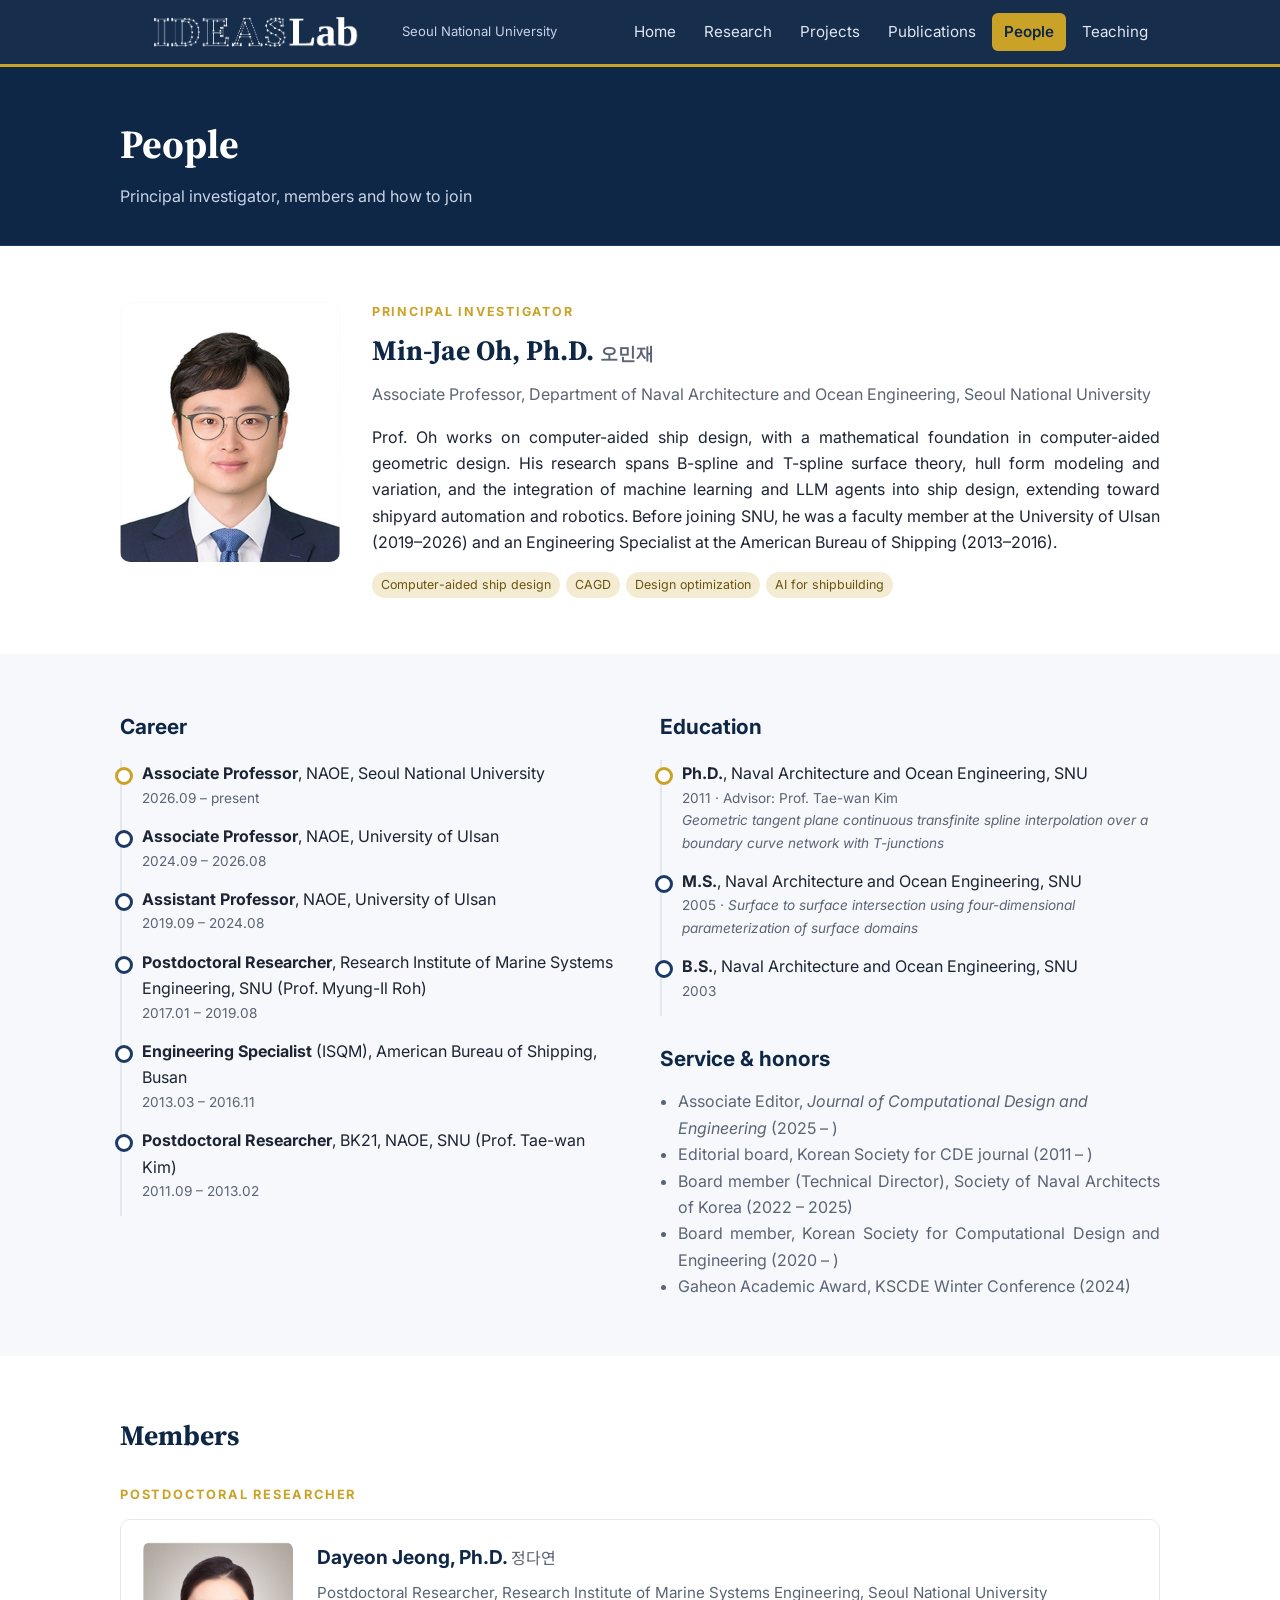
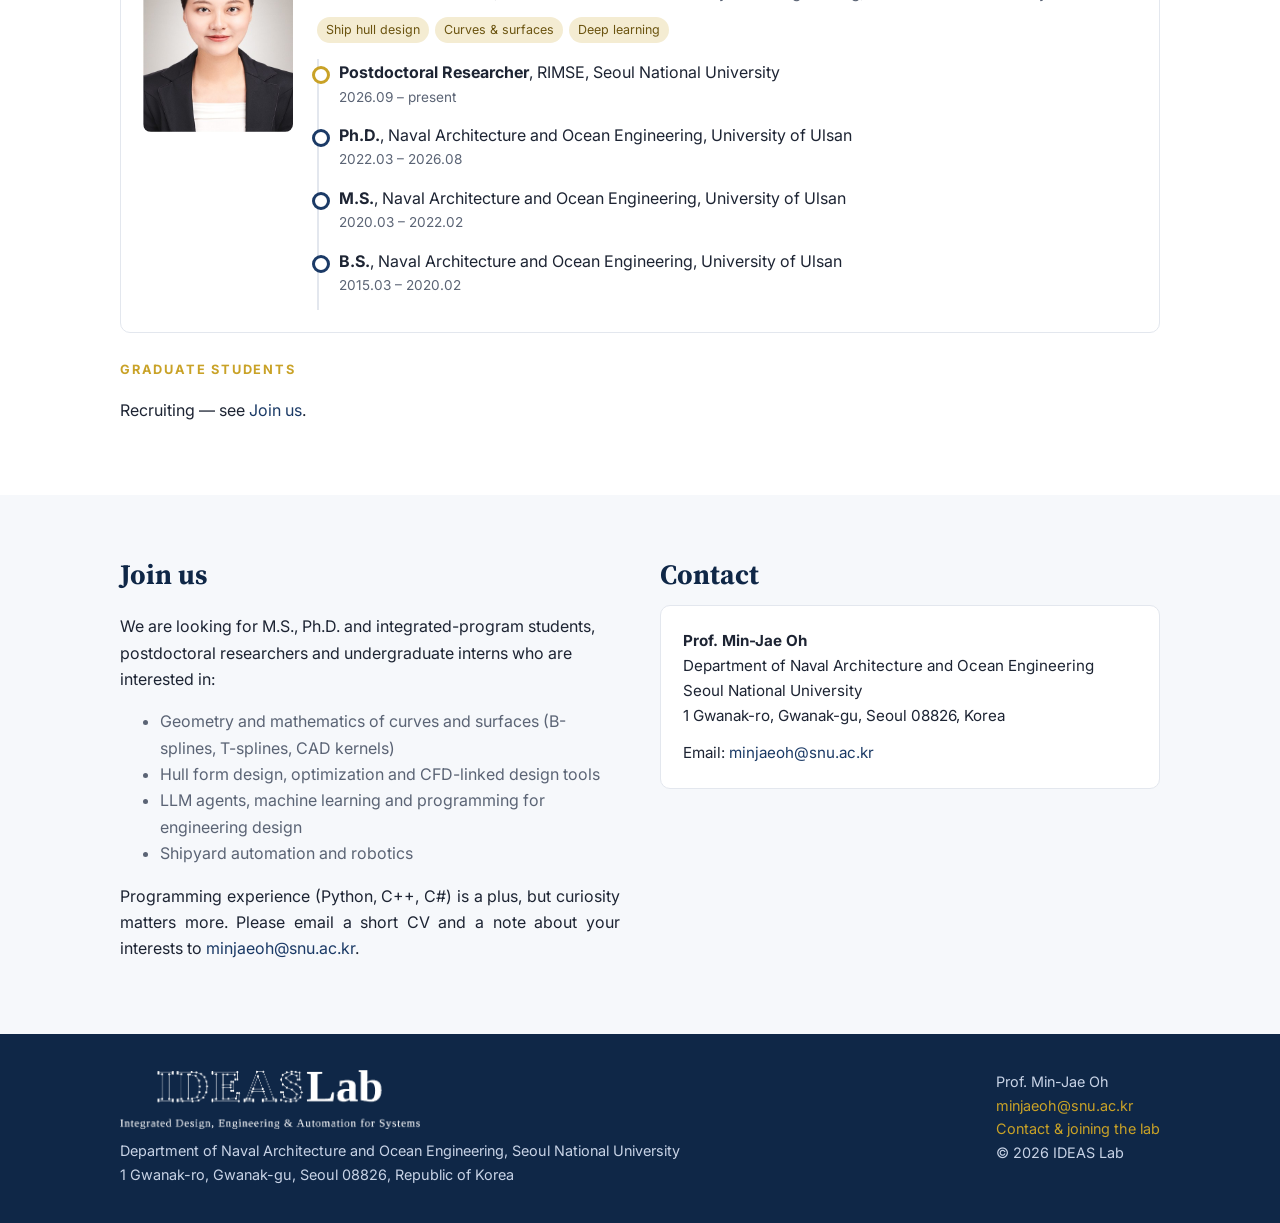
==== people.html @ d6c58680 "Hero title line breaks; footer without PI label" ====
<!doctype html>
<html lang="en">
<head>
<meta charset="utf-8">
<meta name="viewport" content="width=device-width, initial-scale=1">
<title>People | IDEAS Lab</title>
<meta name="description" content="Members of IDEAS Lab and Prof. Min-Jae Oh.">
<link rel="preconnect" href="https://fonts.googleapis.com">
<link rel="preconnect" href="https://fonts.gstatic.com" crossorigin>
<link href="https://fonts.googleapis.com/css2?family=Inter:wght@400;600;700&family=Noto+Sans+KR:wght@400;600&family=Source+Serif+4:wght@600;700&display=swap" rel="stylesheet">
<link rel="stylesheet" href="assets/style.css">
<link rel="icon" href="assets/favicon.svg" type="image/svg+xml">
<script src="assets/justify.js" defer></script>
</head>
<body>
<header class="site"><div class="wrap">
  <a class="brand" href="index.html"><img src="assets/img/logo-mark-white.png" alt="IDEAS Lab" width="272" height="30"><span>Seoul National University</span></a>
  <nav class="main"><a href="index.html">Home</a><a href="research.html">Research</a><a href="projects.html">Projects</a><a href="publications.html">Publications</a><a href="people.html" class="active">People</a><a href="teaching.html">Teaching</a></nav>
</div></header>

<div class="pagehead"><div class="wrap"><h1>People</h1><p>Principal investigator, members and how to join</p></div></div>
<section><div class="wrap">
  <div class="pi">
    <img class="avatar photo" src="assets/img/minjae-oh.jpg" alt="Prof. Min-Jae Oh" width="220" height="293">
    <div>
      <div class="kicker">Principal Investigator</div>
      <h2 style="margin-top:4px">Min-Jae Oh, Ph.D. <span style="font-size:1.1rem;color:var(--muted)">오민재</span></h2>
      <p style="margin:0 0 14px;color:var(--muted)">Associate Professor, Department of Naval Architecture and Ocean Engineering, Seoul National University</p>
      <p>Prof. Oh works on computer-aided ship design, with a mathematical foundation in computer-aided geometric design. His research spans B-spline and T-spline surface theory, hull form modeling and variation, and the integration of machine learning and LLM agents into ship design, extending toward shipyard automation and robotics. Before joining SNU, he was a faculty member at the University of Ulsan (2019–2026) and an Engineering Specialist at the American Bureau of Shipping (2013–2016).</p>
      <ul class="tags"><li>Computer-aided ship design</li><li>CAGD</li><li>Design optimization</li><li>AI for shipbuilding</li></ul>
    </div>
  </div>
</div></section>
<section class="alt"><div class="wrap grid g2" style="gap:40px">
  <div>
    <h3 style="font-size:1.3rem;margin-bottom:16px">Career</h3>
    <ul class="timeline">
      <li class="gold"><b>Associate Professor</b>, NAOE, Seoul National University<div class="when">2026.09 – present</div></li>
      <li><b>Associate Professor</b>, NAOE, University of Ulsan<div class="when">2024.09 – 2026.08</div></li>
      <li><b>Assistant Professor</b>, NAOE, University of Ulsan<div class="when">2019.09 – 2024.08</div></li>
      <li><b>Postdoctoral Researcher</b>, Research Institute of Marine Systems Engineering, SNU (Prof. Myung-Il Roh)<div class="when">2017.01 – 2019.08</div></li>
      <li><b>Engineering Specialist</b> (ISQM), American Bureau of Shipping, Busan<div class="when">2013.03 – 2016.11</div></li>
      <li><b>Postdoctoral Researcher</b>, BK21, NAOE, SNU (Prof. Tae-wan Kim)<div class="when">2011.09 – 2013.02</div></li>
    </ul>
  </div>
  <div>
    <h3 style="font-size:1.3rem;margin-bottom:16px">Education</h3>
    <ul class="timeline">
      <li class="gold"><b>Ph.D.</b>, Naval Architecture and Ocean Engineering, SNU<div class="when">2011 · Advisor: Prof. Tae-wan Kim</div><div class="when"><i>Geometric tangent plane continuous transfinite spline interpolation over a boundary curve network with T-junctions</i></div></li>
      <li><b>M.S.</b>, Naval Architecture and Ocean Engineering, SNU<div class="when">2005 · <i>Surface to surface intersection using four-dimensional parameterization of surface domains</i></div></li>
      <li><b>B.S.</b>, Naval Architecture and Ocean Engineering, SNU<div class="when">2003</div></li>
    </ul>
    <h3 style="font-size:1.3rem;margin:26px 0 12px">Service &amp; honors</h3>
    <ul style="padding-left:1.1em;color:var(--muted);margin:0">
      <li>Associate Editor, <i>Journal of Computational Design and Engineering</i> (2025 – )</li>
      <li>Editorial board, Korean Society for CDE journal (2011 – )</li>
      <li>Board member (Technical Director), Society of Naval Architects of Korea (2022 – 2025)</li>
      <li>Board member, Korean Society for Computational Design and Engineering (2020 – )</li>
      <li>Gaheon Academic Award, KSCDE Winter Conference (2024)</li>
    </ul>
  </div>
</div></section>
<section id="members"><div class="wrap">
  <h2>Members</h2>
  <h3 class="role">Postdoctoral Researcher</h3>
  <div class="member">
    <img src="assets/img/dayeon-jeong.jpg" alt="Dr. Dayeon Jeong" width="150" height="190">
    <div>
      <h3 style="font-size:1.2rem">Dayeon Jeong, Ph.D. <span style="font-size:1rem;color:var(--muted);font-weight:400">정다연</span></h3>
      <p class="pos">Postdoctoral Researcher, Research Institute of Marine Systems Engineering, Seoul National University</p>
      <ul class="tags"><li>Ship hull design</li><li>Curves &amp; surfaces</li><li>Deep learning</li></ul>
      <ul class="timeline" style="margin-top:16px">
        <li class="gold"><b>Postdoctoral Researcher</b>, RIMSE, Seoul National University<div class="when">2026.09 – present</div></li>
        <li><b>Ph.D.</b>, Naval Architecture and Ocean Engineering, University of Ulsan<div class="when">2022.03 – 2026.08</div></li>
        <li><b>M.S.</b>, Naval Architecture and Ocean Engineering, University of Ulsan<div class="when">2020.03 – 2022.02</div></li>
        <li><b>B.S.</b>, Naval Architecture and Ocean Engineering, University of Ulsan<div class="when">2015.03 – 2020.02</div></li>
      </ul>
    </div>
  </div>
  <h3 class="role">Graduate Students</h3>
  <p class="sub">Recruiting — see <a href="#join">Join us</a>.</p>
  <!-- 구성원 추가: 위 <div class="member"> 블록을 복사해 사진(assets/img/이름.jpg)과 내용을 바꾸세요 -->
</div></section>
<section class="alt" id="join"><div class="wrap grid g2" style="gap:40px">
  <div>
    <h2>Join us</h2>
    <p>We are looking for M.S., Ph.D. and integrated-program students, postdoctoral researchers and undergraduate interns who are interested in:</p>
    <ul style="color:var(--muted)">
      <li>Geometry and mathematics of curves and surfaces (B-splines, T-splines, CAD kernels)</li>
      <li>Hull form design, optimization and CFD-linked design tools</li>
      <li>LLM agents, machine learning and programming for engineering design</li>
      <li>Shipyard automation and robotics</li>
    </ul>
    <p>Programming experience (Python, C++, C#) is a plus, but curiosity matters more. Please email a short CV and a note about your interests to <a href="mailto:minjaeoh@snu.ac.kr">minjaeoh@snu.ac.kr</a>.</p>
  </div>
  <div id="contact">
    <h2>Contact</h2>
    <div class="card">
      <p style="margin:0;color:var(--ink)"><b>Prof. Min-Jae Oh</b><br>
      Department of Naval Architecture and Ocean Engineering<br>Seoul National University<br>1 Gwanak-ro, Gwanak-gu, Seoul 08826, Korea</p>
      <p style="margin-top:12px;color:var(--ink)">Email: <a href="mailto:minjaeoh@snu.ac.kr">minjaeoh@snu.ac.kr</a></p>
      <!-- TODO: 연구실 위치를 넣으려면: <p>Office: Building ___, Room ___</p> -->
    </div>
  </div>
</div></section>
<footer class="site"><div class="wrap">
  <div><img class="flogo" src="assets/img/logo-white.png" alt="IDEAS Lab — Integrated Design, Engineering &amp; Automation for Systems" width="300" height="60">
  Department of Naval Architecture and Ocean Engineering, Seoul National University<br>
  1 Gwanak-ro, Gwanak-gu, Seoul 08826, Republic of Korea</div>
  <div>
  Prof. Min-Jae Oh<br>
  <a href="mailto:minjaeoh@snu.ac.kr">minjaeoh@snu.ac.kr</a><br>
  <a href="people.html#contact">Contact &amp; joining the lab</a><br>
  © 2026 IDEAS Lab</div>
</div></footer>
</body>
</html>
---- assets/style.css ----
/* IDEAS Lab — shared stylesheet */
:root {
  --navy: #0f2747;
  --navy-2: #1b3a66;
  --gold: #c9a227;
  --gold-soft: #f4ecd2;
  --ink: #1d2433;
  --muted: #5b6475;
  --line: #e3e7ee;
  --bg: #ffffff;
  --bg-alt: #f6f8fb;
  --radius: 10px;
  --max: 1080px;
}
* { box-sizing: border-box; }
html { scroll-behavior: smooth; }
body {
  margin: 0;
  font-family: "Inter", "Noto Sans KR", system-ui, -apple-system, sans-serif;
  color: var(--ink);
  background: var(--bg);
  line-height: 1.65;
  font-size: 16px;
}
img { max-width: 100%; height: auto; display: block; }
a { color: var(--navy-2); text-decoration: none; }
a:hover { text-decoration: underline; }
.wrap { max-width: var(--max); margin: 0 auto; padding: 0 20px; }

/* Header */
header.site {
  position: sticky; top: 0; z-index: 10;
  background: rgba(15, 39, 71, 0.97);
  color: #fff;
  border-bottom: 3px solid var(--gold);
}
header.site .wrap { display: flex; align-items: center; justify-content: space-between; gap: 16px; min-height: 64px; flex-wrap: wrap; }
.brand { color: #fff; display: flex; align-items: baseline; gap: 10px; }
.brand:hover { text-decoration: none; }
.brand b { font-family: "Source Serif 4", Georgia, serif; font-size: 1.5rem; letter-spacing: 0.06em; }
.brand span { font-size: 0.82rem; color: #c8d3e6; }
nav.main { display: flex; flex-wrap: wrap; gap: 4px; }
nav.main a { color: #dfe6f2; padding: 6px 12px; border-radius: 6px; font-size: 0.95rem; }
nav.main a:hover { background: rgba(255,255,255,0.1); text-decoration: none; }
nav.main a.active { color: var(--navy); background: var(--gold); font-weight: 600; }

/* Hero */
.hero { background: linear-gradient(135deg, var(--navy) 0%, var(--navy-2) 100%); color: #fff; overflow: hidden; }
.hero .wrap { display: grid; grid-template-columns: 1.2fr 1fr; gap: 32px; align-items: center; padding-top: 64px; padding-bottom: 64px; }
.hero .eyebrow { color: var(--gold); letter-spacing: 0.18em; font-size: 0.8rem; font-weight: 600; text-transform: uppercase; }
.hero h1 { font-family: "Source Serif 4", Georgia, serif; font-size: clamp(2.2rem, 5vw, 3.4rem); line-height: 1.15; margin: 10px 0 14px; }
.hero h1 .acr { color: var(--gold); }
.hero p.lead { color: #d5deec; font-size: 1.08rem; max-width: 36em; }
.hero .cta { display: flex; gap: 12px; flex-wrap: wrap; margin-top: 22px; }
.btn { display: inline-block; padding: 10px 18px; border-radius: 8px; font-weight: 600; font-size: 0.95rem; }
.btn.gold { background: var(--gold); color: var(--navy); }
.btn.ghost { border: 1px solid rgba(255,255,255,0.45); color: #fff; }
.btn:hover { text-decoration: none; filter: brightness(1.06); }
.hero svg { width: 100%; height: auto; }

/* Page title band */
.pagehead { background: var(--navy); color: #fff; padding: 44px 0 36px; border-bottom: 1px solid var(--navy-2); }
.pagehead h1 { font-family: "Source Serif 4", Georgia, serif; margin: 0; font-size: clamp(1.8rem, 4vw, 2.5rem); }
.pagehead p { margin: 6px 0 0; color: #c8d3e6; }

/* Sections */
section { padding: 56px 0; }
section.alt { background: var(--bg-alt); }
h2 { font-family: "Source Serif 4", Georgia, serif; font-size: 1.75rem; margin: 0 0 8px; color: var(--navy); }
h2 + .sub { color: var(--muted); margin: 0 0 28px; }
h3 { margin: 0 0 6px; font-size: 1.12rem; color: var(--navy); }
.kicker { color: var(--gold); font-weight: 700; letter-spacing: 0.14em; font-size: 0.78rem; text-transform: uppercase; }

/* Grids and cards */
.grid { display: grid; gap: 20px; }
.g2 { grid-template-columns: repeat(2, 1fr); }
.g3 { grid-template-columns: repeat(3, 1fr); }
.g4 { grid-template-columns: repeat(4, 1fr); }
.card { background: #fff; border: 1px solid var(--line); border-radius: var(--radius); padding: 22px; }
.card.top { border-top: 4px solid var(--navy-2); }
.card.gold { border-top: 4px solid var(--gold); }
.card p { margin: 6px 0 0; color: var(--muted); font-size: 0.95rem; }
.card .num { font-family: "Source Serif 4", Georgia, serif; font-size: 1.9rem; color: var(--gold); font-weight: 700; line-height: 1; }
ul.tags { list-style: none; padding: 0; margin: 12px 0 0; display: flex; flex-wrap: wrap; gap: 6px; }
ul.tags li { background: var(--gold-soft); color: #6b5410; font-size: 0.78rem; padding: 3px 9px; border-radius: 999px; }

.flow { color: var(--muted); font-style: italic; margin-bottom: 26px; }
.flow b { color: var(--navy); font-style: normal; }

/* Research feature rows */
.feature { display: grid; grid-template-columns: 1fr 1.1fr; gap: 32px; align-items: center; padding: 34px 0; border-bottom: 1px solid var(--line); }
.feature:last-child { border-bottom: 0; }
.feature.rev { grid-template-columns: 1.1fr 1fr; }
.feature.rev .txt { order: 2; }
.feature figure { margin: 0; background: #fff; border: 1px solid var(--line); border-radius: var(--radius); padding: 10px; }
.feature figcaption { font-size: 0.8rem; color: var(--muted); margin-top: 8px; }
.feature ul { padding-left: 1.1em; color: var(--muted); }

/* News / lists */
ul.news { list-style: none; margin: 0; padding: 0; }
ul.news li { display: grid; grid-template-columns: 96px 1fr; gap: 16px; padding: 12px 0; border-bottom: 1px dashed var(--line); }
ul.news time { color: var(--gold); font-weight: 700; font-variant-numeric: tabular-nums; }

/* Projects table */
.table-wrap { overflow-x: auto; }
table { width: 100%; border-collapse: collapse; font-size: 0.93rem; }
th, td { text-align: left; padding: 11px 12px; border-bottom: 1px solid var(--line); vertical-align: top; }
th { background: var(--navy); color: #fff; font-weight: 600; }
td .ko { display: block; color: var(--muted); font-size: 0.84rem; }
.badge { display: inline-block; font-size: 0.75rem; font-weight: 700; padding: 2px 8px; border-radius: 4px; background: var(--navy-2); color: #fff; white-space: nowrap; }
.badge.g { background: var(--gold); color: var(--navy); }

/* Publications */
.pubyear { font-family: "Source Serif 4", Georgia, serif; color: var(--navy); font-size: 1.3rem; margin: 30px 0 6px; border-bottom: 2px solid var(--gold); display: inline-block; padding-right: 12px; }
ol.pubs { margin: 0; padding-left: 1.4em; }
ol.pubs li { margin: 10px 0; }
ol.pubs .t { font-weight: 600; color: var(--ink); }
ol.pubs .v { color: var(--muted); font-size: 0.92rem; }
ol.pubs .me { text-decoration: underline; text-decoration-color: var(--gold); text-underline-offset: 3px; font-weight: 600; }
.filter { display: flex; gap: 8px; flex-wrap: wrap; margin-bottom: 10px; }
.filter button { font: inherit; font-size: 0.88rem; border: 1px solid var(--line); background: #fff; border-radius: 999px; padding: 5px 14px; cursor: pointer; color: var(--ink); }
.filter button.on { background: var(--navy); color: #fff; border-color: var(--navy); }

/* People */
.pi { display: grid; grid-template-columns: 220px 1fr; gap: 32px; align-items: start; }
.avatar { width: 220px; height: 260px; border-radius: var(--radius); background: linear-gradient(160deg, var(--navy-2), var(--navy)); color: var(--gold); display: flex; align-items: center; justify-content: center; font-family: "Source Serif 4", Georgia, serif; font-size: 3.4rem; font-weight: 700; }
.timeline { list-style: none; margin: 0; padding: 0; border-left: 2px solid var(--line); }
.timeline li { position: relative; padding: 0 0 14px 20px; }
.timeline li::before { content: ""; position: absolute; left: -7px; top: 7px; width: 12px; height: 12px; border-radius: 50%; background: #fff; border: 3px solid var(--navy-2); }
.timeline li.gold::before { border-color: var(--gold); }
.timeline .when { font-size: 0.85rem; color: var(--muted); }

/* Footer */
footer.site { background: var(--navy); color: #c8d3e6; padding: 36px 0; font-size: 0.9rem; }
footer.site .wrap { display: flex; justify-content: space-between; gap: 20px; flex-wrap: wrap; }
footer.site b { color: #fff; }
footer.site a { color: var(--gold); }

@media (max-width: 860px) {
  .hero .wrap, .feature, .feature.rev, .pi { grid-template-columns: 1fr; }
  .feature.rev .txt { order: 0; }
  .g3, .g4 { grid-template-columns: repeat(2, 1fr); }
  .avatar { width: 160px; height: 190px; font-size: 2.6rem; }
}
@media (max-width: 560px) {
  .g2, .g3, .g4 { grid-template-columns: 1fr; }
  ul.news li { grid-template-columns: 1fr; gap: 2px; }
  header.site .wrap { padding-top: 8px; padding-bottom: 8px; }
  nav.main a { padding: 4px 8px; font-size: 0.88rem; }
}

/* Logo */
.brand img { height: 30px; width: auto; display: block; }
.brand { align-items: center; }
footer.site .flogo { width: 300px; max-width: 100%; height: auto; margin-bottom: 10px; }
@media (max-width: 560px) { .brand img { height: 24px; } .brand span { display: none; } }

/* Photos & members */
img.avatar.photo { object-fit: cover; object-position: top; background: none; }
h3.role { font-size: 0.8rem; letter-spacing: 0.14em; text-transform: uppercase; color: var(--gold); margin: 26px 0 14px; }
.member { display: grid; grid-template-columns: 150px 1fr; gap: 24px; align-items: start; background: #fff; border: 1px solid var(--line); border-radius: var(--radius); padding: 22px; }
.member > img { width: 150px; height: 190px; object-fit: cover; object-position: top; border-radius: 8px; }
.member .pos { margin: 2px 0 0; color: var(--muted); font-size: 0.95rem; }
@media (max-width: 560px) { .member { grid-template-columns: 1fr; } .member > img { width: 130px; height: 165px; } }

/* Recruiting banner */
.recruit { background: var(--gold); color: var(--navy); padding: 52px 0; }
.recruit .wrap { display: grid; grid-template-columns: 1.15fr 1fr; gap: 36px; align-items: center; }
.recruit .kicker { color: var(--navy); opacity: 0.8; }
.recruit h2 { color: var(--navy); font-size: clamp(1.7rem, 3.6vw, 2.4rem); line-height: 1.2; margin: 6px 0 12px; }
.recruit p { margin: 8px 0; color: #2a2206; }
.recruit p.ko { font-weight: 600; font-size: 1.08rem; color: var(--navy); }
.recruit .cta { display: flex; gap: 12px; flex-wrap: wrap; margin-top: 18px; }
.btn.navy { background: var(--navy); color: #fff; }
.btn.outline { border: 1.5px solid var(--navy); color: var(--navy); }
.recruit-list { list-style: none; margin: 0; padding: 0; background: rgba(255,255,255,0.55); border-radius: var(--radius); }
.recruit-list li { padding: 14px 20px; border-bottom: 1px solid rgba(15,39,71,0.12); display: flex; flex-direction: column; }
.recruit-list li:last-child { border-bottom: 0; }
.recruit-list b { color: var(--navy); }
.recruit-list span { color: #3d3312; font-size: 0.93rem; }
.recruit-list a { color: var(--navy); font-weight: 600; }
@media (max-width: 860px) { .recruit .wrap { grid-template-columns: 1fr; } }

/* Video */
.feature figure video { width: 100%; height: auto; display: block; border-radius: 6px; background: #0f2747; }

/* Smaller research videos */
.feature figure video { max-height: 240px; width: auto; max-width: 100%; margin: 0 auto; }

/* Course */
.course { display: grid; grid-template-columns: 1.5fr 1fr; gap: 32px; align-items: start; margin-top: 10px; }
.course p { color: var(--ink); }
ol.weeks { list-style: none; padding: 0; margin: 10px 0 0; columns: 2; column-gap: 28px; }
ol.weeks li { break-inside: avoid; padding: 7px 0; border-bottom: 1px dashed var(--line); font-size: 0.94rem; display: flex; gap: 10px; }
ol.weeks .wk { color: var(--gold); font-weight: 700; min-width: 34px; font-variant-numeric: tabular-nums; }
dl.facts { margin: 0; display: grid; grid-template-columns: 96px 1fr; gap: 10px 12px; font-size: 0.93rem; }
dl.facts dt { color: var(--muted); font-weight: 600; }
dl.facts dd { margin: 0; }
@media (max-width: 860px) { .course { grid-template-columns: 1fr; } ol.weeks { columns: 1; } }

/* Courses table */
table.courses td { font-size: 0.92rem; }
table.courses .nowrap { white-space: nowrap; }
table.courses .c { text-align: center; }
table.courses .en { display: block; color: var(--navy-2); font-weight: 600; }
table.courses .ko { display: block; color: var(--muted); font-size: 0.84rem; margin-top: 3px; }
table.courses th:nth-child(2) { min-width: 220px; }
table.courses th:nth-child(6) { min-width: 240px; }

/* Korean line breaking: keep words together */
body { word-break: keep-all; overflow-wrap: break-word; }
.recruit p.ko { text-wrap: balance; }

/* Course cards */
.courses { display: grid; gap: 20px; }
.course-card { background: #fff; border: 1px solid var(--line); border-top: 4px solid var(--gold); border-radius: var(--radius); padding: 26px 28px; }
.course-card .ctitle { font-size: 1.45rem; margin: 6px 0 2px; }
.course-card .ctitle span { display: block; font-size: 1.05rem; color: var(--navy-2); font-weight: 600; margin-top: 2px; }
.course-card .csub { color: var(--muted); margin: 4px 0 16px; }
.course-card .cbook { color: var(--muted); font-size: 0.9rem; margin: 6px 0 0; }
ul.cmeta { list-style: none; padding: 0; margin: 0 0 14px; display: flex; flex-wrap: wrap; gap: 8px; }
ul.cmeta li { background: var(--bg-alt); border: 1px solid var(--line); border-radius: 6px; padding: 5px 11px; font-size: 0.88rem; }
ul.cmeta b { color: var(--muted); font-weight: 600; margin-right: 6px; }

/* Justified body text with automatic hyphenation (English) */
p, li, dd, td, ul.news span, figcaption {
  text-align: justify;
  text-justify: inter-word;
  -webkit-hyphens: auto;
  hyphens: auto;
  hyphenate-limit-chars: 6 3 3;
}
/* keep short UI text left-aligned and unhyphenated */
nav.main a, .btn, ul.tags li, ul.cmeta li, .kicker, h1, h2, h3, th,
.recruit-list li, .timeline li, .filter button, footer.site, .pubyear, .brand {
  text-align: left;
  -webkit-hyphens: manual;
  hyphens: manual;
}
.timeline .when, .recruit-list span { text-align: left; }

/* Blocks where justification would stretch word gaps too much (set by justify.js) */
.ragged { text-align: left !important; }

/* Hero title: fixed line breaks, common left edge */
.hero .eyebrow, .hero h1.hero-title { text-align: left; margin-left: 0; padding-left: 0; }
.hero h1.hero-title { white-space: nowrap; }
@media (max-width: 380px) { .hero h1.hero-title { white-space: normal; } }
.hero .eyebrow { white-space: nowrap; }
@media (max-width: 480px) { .hero .eyebrow { letter-spacing: 0.08em; font-size: 0.7rem; } }
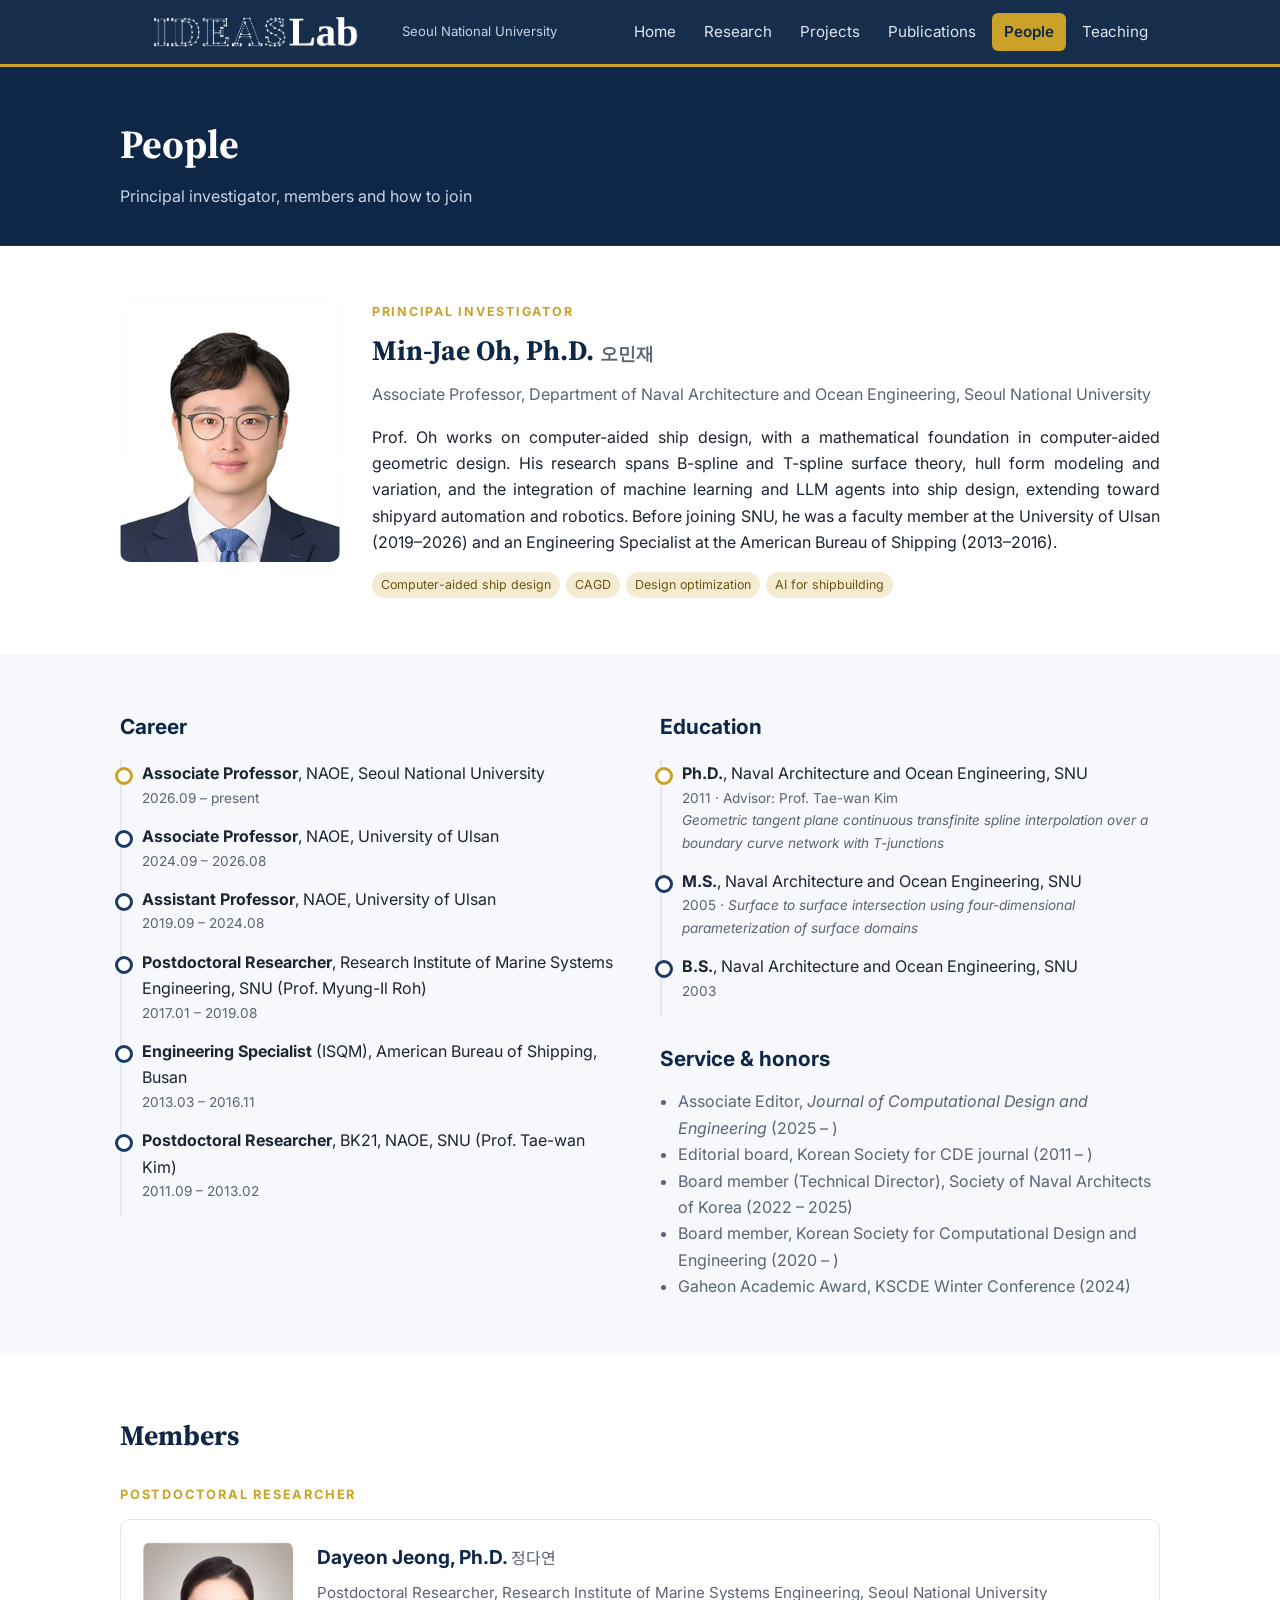
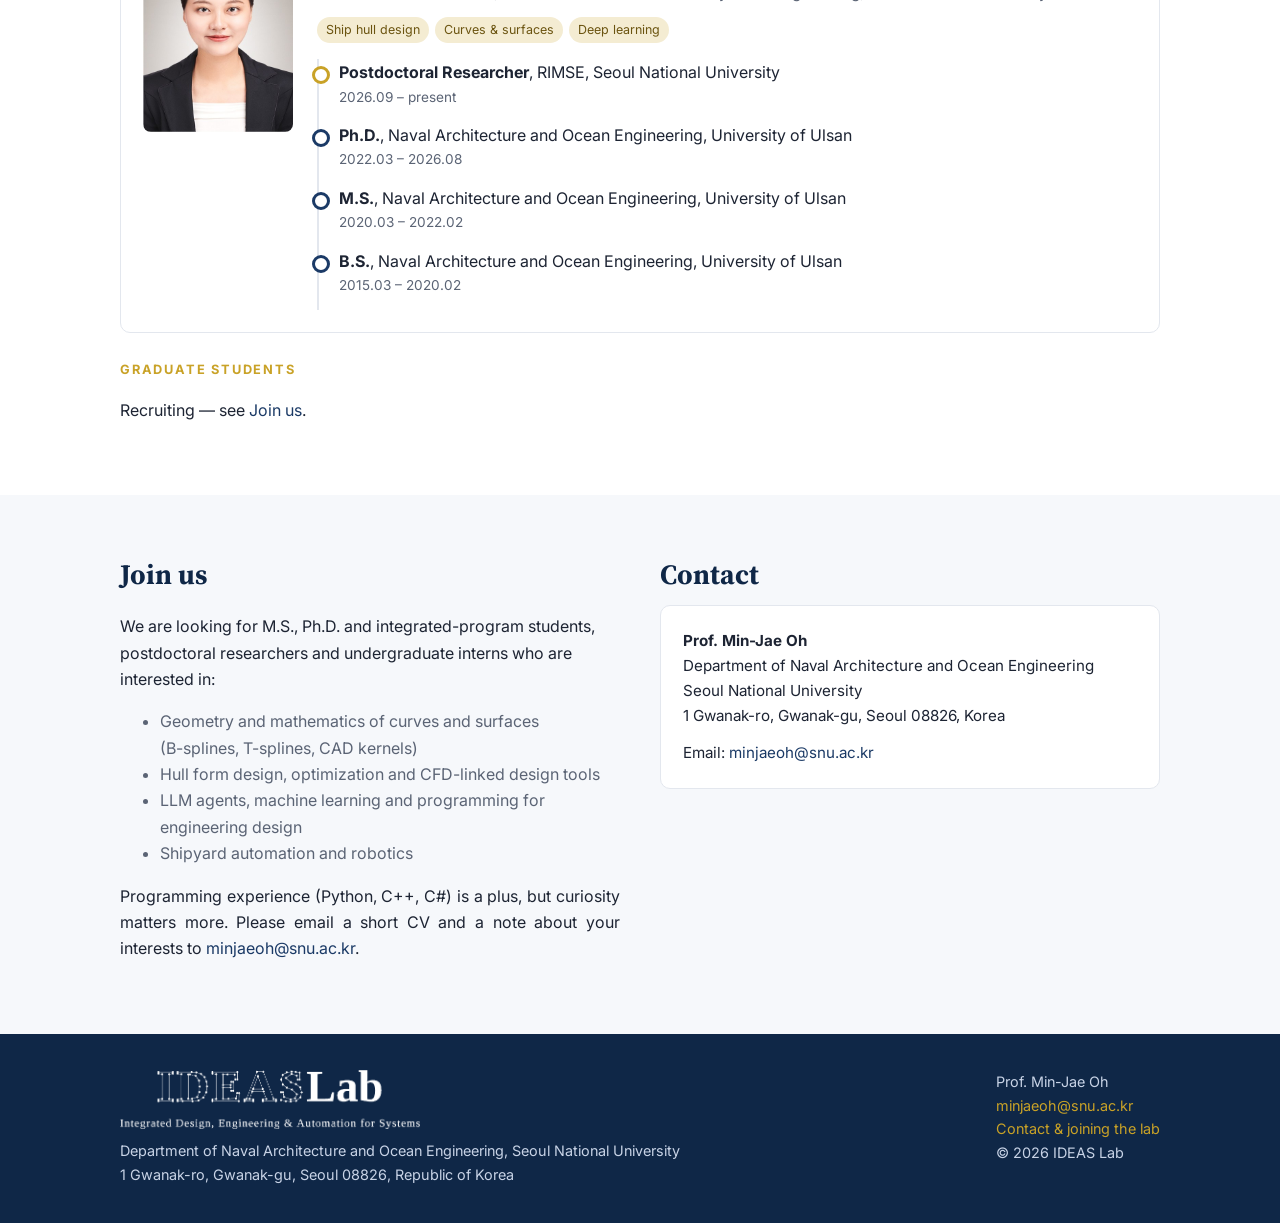
==== commit 57476861: "Per-area text alignment; no hyphenation or mid-word breaks" ====
--- a/people.html
+++ b/people.html
@@ -24,10 +24,10 @@
     <img class="avatar photo" src="assets/img/minjae-oh.jpg" alt="Prof. Min-Jae Oh" width="220" height="293">
     <div>
       <div class="kicker">Principal Investigator</div>
-      <h2 style="margin-top:4px">Min-Jae Oh, Ph.D. <span style="font-size:1.1rem;color:var(--muted)">오민재</span></h2>
+      <h2 style="margin-top:4px"><span class="nw">Min-Jae</span> Oh, Ph.D. <span style="font-size:1.1rem;color:var(--muted)">오민재</span></h2>
       <p style="margin:0 0 14px;color:var(--muted)">Associate Professor, Department of Naval Architecture and Ocean Engineering, Seoul National University</p>
-      <p>Prof. Oh works on computer-aided ship design, with a mathematical foundation in computer-aided geometric design. His research spans B-spline and T-spline surface theory, hull form modeling and variation, and the integration of machine learning and LLM agents into ship design, extending toward shipyard automation and robotics. Before joining SNU, he was a faculty member at the University of Ulsan (2019–2026) and an Engineering Specialist at the American Bureau of Shipping (2013–2016).</p>
-      <ul class="tags"><li>Computer-aided ship design</li><li>CAGD</li><li>Design optimization</li><li>AI for shipbuilding</li></ul>
+      <p class="body-text">Prof. Oh works on <span class="nw">computer-aided</span> ship design, with a mathematical foundation in <span class="nw">computer-aided</span> geometric design. His research spans <span class="nw">B-spline</span> and <span class="nw">T-spline</span> surface theory, hull form modeling and variation, and the integration of machine learning and LLM agents into ship design, extending toward shipyard automation and robotics. Before joining SNU, he was a faculty member at the University of Ulsan (<span class="nw">2019–2026</span>) and an Engineering Specialist at the American Bureau of Shipping (<span class="nw">2013–2016</span>).</p>
+      <ul class="tags"><li><span class="nw">Computer-aided</span> ship design</li><li>CAGD</li><li>Design optimization</li><li>AI for shipbuilding</li></ul>
     </div>
   </div>
 </div></section>
@@ -38,16 +38,16 @@
       <li class="gold"><b>Associate Professor</b>, NAOE, Seoul National University<div class="when">2026.09 – present</div></li>
       <li><b>Associate Professor</b>, NAOE, University of Ulsan<div class="when">2024.09 – 2026.08</div></li>
       <li><b>Assistant Professor</b>, NAOE, University of Ulsan<div class="when">2019.09 – 2024.08</div></li>
-      <li><b>Postdoctoral Researcher</b>, Research Institute of Marine Systems Engineering, SNU (Prof. Myung-Il Roh)<div class="when">2017.01 – 2019.08</div></li>
+      <li><b>Postdoctoral Researcher</b>, Research Institute of Marine Systems Engineering, SNU (Prof. <span class="nw">Myung-Il</span> Roh)<div class="when">2017.01 – 2019.08</div></li>
       <li><b>Engineering Specialist</b> (ISQM), American Bureau of Shipping, Busan<div class="when">2013.03 – 2016.11</div></li>
-      <li><b>Postdoctoral Researcher</b>, BK21, NAOE, SNU (Prof. Tae-wan Kim)<div class="when">2011.09 – 2013.02</div></li>
+      <li><b>Postdoctoral Researcher</b>, BK21, NAOE, SNU (Prof. <span class="nw">Tae-wan</span> Kim)<div class="when">2011.09 – 2013.02</div></li>
     </ul>
   </div>
   <div>
     <h3 style="font-size:1.3rem;margin-bottom:16px">Education</h3>
     <ul class="timeline">
-      <li class="gold"><b>Ph.D.</b>, Naval Architecture and Ocean Engineering, SNU<div class="when">2011 · Advisor: Prof. Tae-wan Kim</div><div class="when"><i>Geometric tangent plane continuous transfinite spline interpolation over a boundary curve network with T-junctions</i></div></li>
-      <li><b>M.S.</b>, Naval Architecture and Ocean Engineering, SNU<div class="when">2005 · <i>Surface to surface intersection using four-dimensional parameterization of surface domains</i></div></li>
+      <li class="gold"><b>Ph.D.</b>, Naval Architecture and Ocean Engineering, SNU<div class="when">2011 · Advisor: Prof. <span class="nw">Tae-wan</span> Kim</div><div class="when"><i>Geometric tangent plane continuous transfinite spline interpolation over a boundary curve network with <span class="nw">T-junctions</span></i></div></li>
+      <li><b>M.S.</b>, Naval Architecture and Ocean Engineering, SNU<div class="when">2005 · <i>Surface to surface intersection using <span class="nw">four-dimensional</span> parameterization of surface domains</i></div></li>
       <li><b>B.S.</b>, Naval Architecture and Ocean Engineering, SNU<div class="when">2003</div></li>
     </ul>
     <h3 style="font-size:1.3rem;margin:26px 0 12px">Service &amp; honors</h3>
@@ -84,20 +84,20 @@
 <section class="alt" id="join"><div class="wrap grid g2" style="gap:40px">
   <div>
     <h2>Join us</h2>
-    <p>We are looking for M.S., Ph.D. and integrated-program students, postdoctoral researchers and undergraduate interns who are interested in:</p>
+    <p class="body-text">We are looking for M.S., Ph.D. and <span class="nw">integrated-program</span> students, postdoctoral researchers and undergraduate interns who are interested in:</p>
     <ul style="color:var(--muted)">
-      <li>Geometry and mathematics of curves and surfaces (B-splines, T-splines, CAD kernels)</li>
-      <li>Hull form design, optimization and CFD-linked design tools</li>
+      <li>Geometry and mathematics of curves and surfaces (<span class="nw">B-splines</span>, <span class="nw">T-splines</span>, CAD kernels)</li>
+      <li>Hull form design, optimization and <span class="nw">CFD-linked</span> design tools</li>
       <li>LLM agents, machine learning and programming for engineering design</li>
       <li>Shipyard automation and robotics</li>
     </ul>
-    <p>Programming experience (Python, C++, C#) is a plus, but curiosity matters more. Please email a short CV and a note about your interests to <a href="mailto:minjaeoh@snu.ac.kr">minjaeoh@snu.ac.kr</a>.</p>
+    <p class="body-text">Programming experience (Python, C++, C#) is a plus, but curiosity matters more. Please email a short CV and a note about your interests to <a href="mailto:minjaeoh@snu.ac.kr">minjaeoh@snu.ac.kr</a>.</p>
   </div>
   <div id="contact">
     <h2>Contact</h2>
     <div class="card">
-      <p style="margin:0;color:var(--ink)"><b>Prof. Min-Jae Oh</b><br>
-      Department of Naval Architecture and Ocean Engineering<br>Seoul National University<br>1 Gwanak-ro, Gwanak-gu, Seoul 08826, Korea</p>
+      <p style="margin:0;color:var(--ink)"><b>Prof. <span class="nw">Min-Jae</span> Oh</b><br>
+      Department of Naval Architecture and Ocean Engineering<br>Seoul National University<br>1 <span class="nw">Gwanak-ro</span>, <span class="nw">Gwanak-gu</span>, Seoul 08826, Korea</p>
       <p style="margin-top:12px;color:var(--ink)">Email: <a href="mailto:minjaeoh@snu.ac.kr">minjaeoh@snu.ac.kr</a></p>
       <!-- TODO: 연구실 위치를 넣으려면: <p>Office: Building ___, Room ___</p> -->
     </div>
@@ -106,9 +106,9 @@
 <footer class="site"><div class="wrap">
   <div><img class="flogo" src="assets/img/logo-white.png" alt="IDEAS Lab — Integrated Design, Engineering &amp; Automation for Systems" width="300" height="60">
   Department of Naval Architecture and Ocean Engineering, Seoul National University<br>
-  1 Gwanak-ro, Gwanak-gu, Seoul 08826, Republic of Korea</div>
+  1 <span class="nw">Gwanak-ro</span>, <span class="nw">Gwanak-gu</span>, Seoul 08826, Republic of Korea</div>
   <div>
-  Prof. Min-Jae Oh<br>
+  Prof. <span class="nw">Min-Jae</span> Oh<br>
   <a href="mailto:minjaeoh@snu.ac.kr">minjaeoh@snu.ac.kr</a><br>
   <a href="people.html#contact">Contact &amp; joining the lab</a><br>
   © 2026 IDEAS Lab</div>
--- a/assets/style.css
+++ b/assets/style.css
@@ -208,7 +208,6 @@
 table.courses th:nth-child(6) { min-width: 240px; }
 
 /* Korean line breaking: keep words together */
-body { word-break: keep-all; overflow-wrap: break-word; }
 .recruit p.ko { text-wrap: balance; }
 
 /* Course cards */
@@ -222,24 +221,13 @@
 ul.cmeta li { background: var(--bg-alt); border: 1px solid var(--line); border-radius: 6px; padding: 5px 11px; font-size: 0.88rem; }
 ul.cmeta b { color: var(--muted); font-weight: 600; margin-right: 6px; }
 
-/* Justified body text with automatic hyphenation (English) */
-p, li, dd, td, ul.news span, figcaption {
-  text-align: justify;
-  text-justify: inter-word;
-  -webkit-hyphens: auto;
-  hyphens: auto;
-  hyphenate-limit-chars: 6 3 3;
-}
-/* keep short UI text left-aligned and unhyphenated */
-nav.main a, .btn, ul.tags li, ul.cmeta li, .kicker, h1, h2, h3, th,
-.recruit-list li, .timeline li, .filter button, footer.site, .pubyear, .brand {
-  text-align: left;
-  -webkit-hyphens: manual;
-  hyphens: manual;
-}
-.timeline .when, .recruit-list span { text-align: left; }
-
-/* Blocks where justification would stretch word gaps too much (set by justify.js) */
+/* ---- Text alignment, set per area ----
+   Default: left-aligned, no automatic hyphenation, no breaking inside words.
+   Only long English body paragraphs (.body-text) are justified; justify.js
+   switches any of them back to left alignment when word gaps would get too wide. */
+body { word-break: keep-all; overflow-wrap: normal; -webkit-hyphens: manual; hyphens: manual; }
+p, li, dd, td, th, figcaption, ul.news span, .recruit-list span { text-align: left; }
+.body-text { text-align: justify; text-align-last: left; text-justify: inter-word; }
 .ragged { text-align: left !important; }
 
 /* Hero title: fixed line breaks, common left edge */
@@ -248,3 +236,4 @@
 @media (max-width: 380px) { .hero h1.hero-title { white-space: normal; } }
 .hero .eyebrow { white-space: nowrap; }
 @media (max-width: 480px) { .hero .eyebrow { letter-spacing: 0.08em; font-size: 0.7rem; } }
+.nw { white-space: nowrap; }
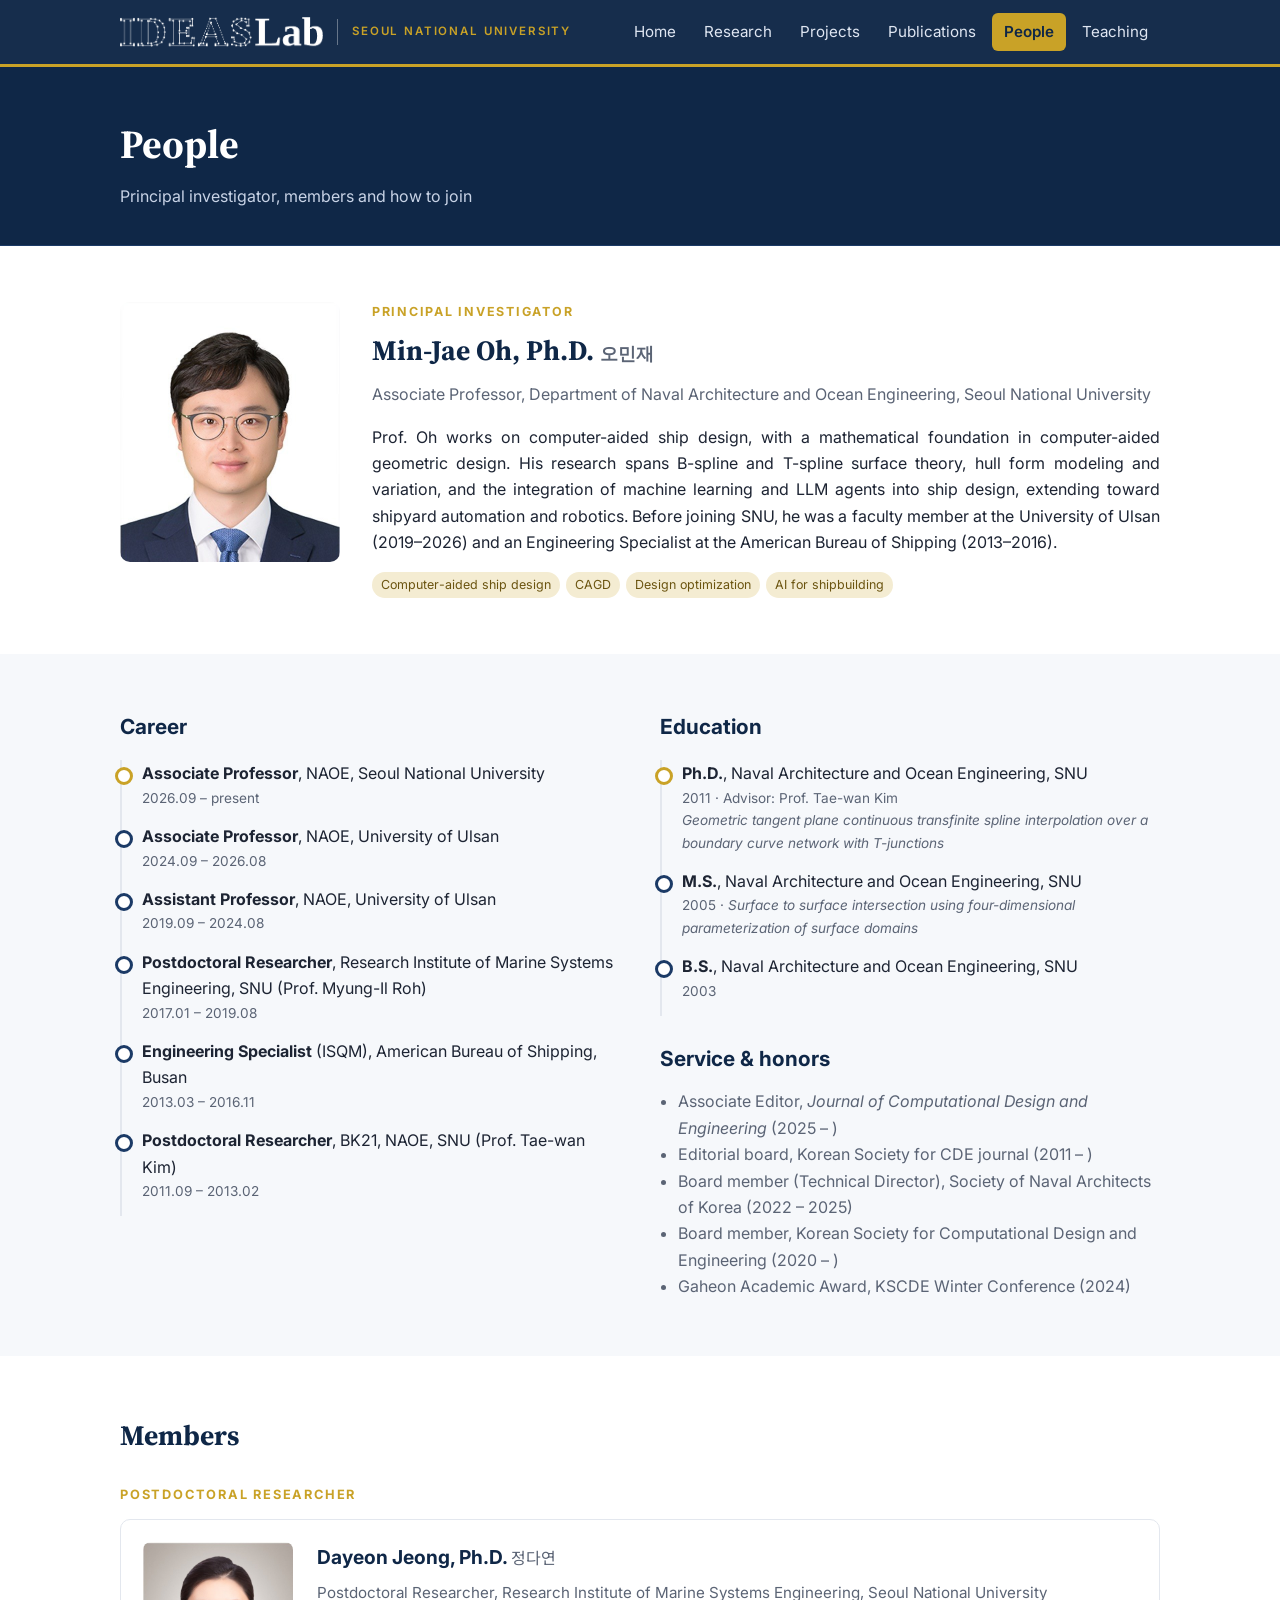
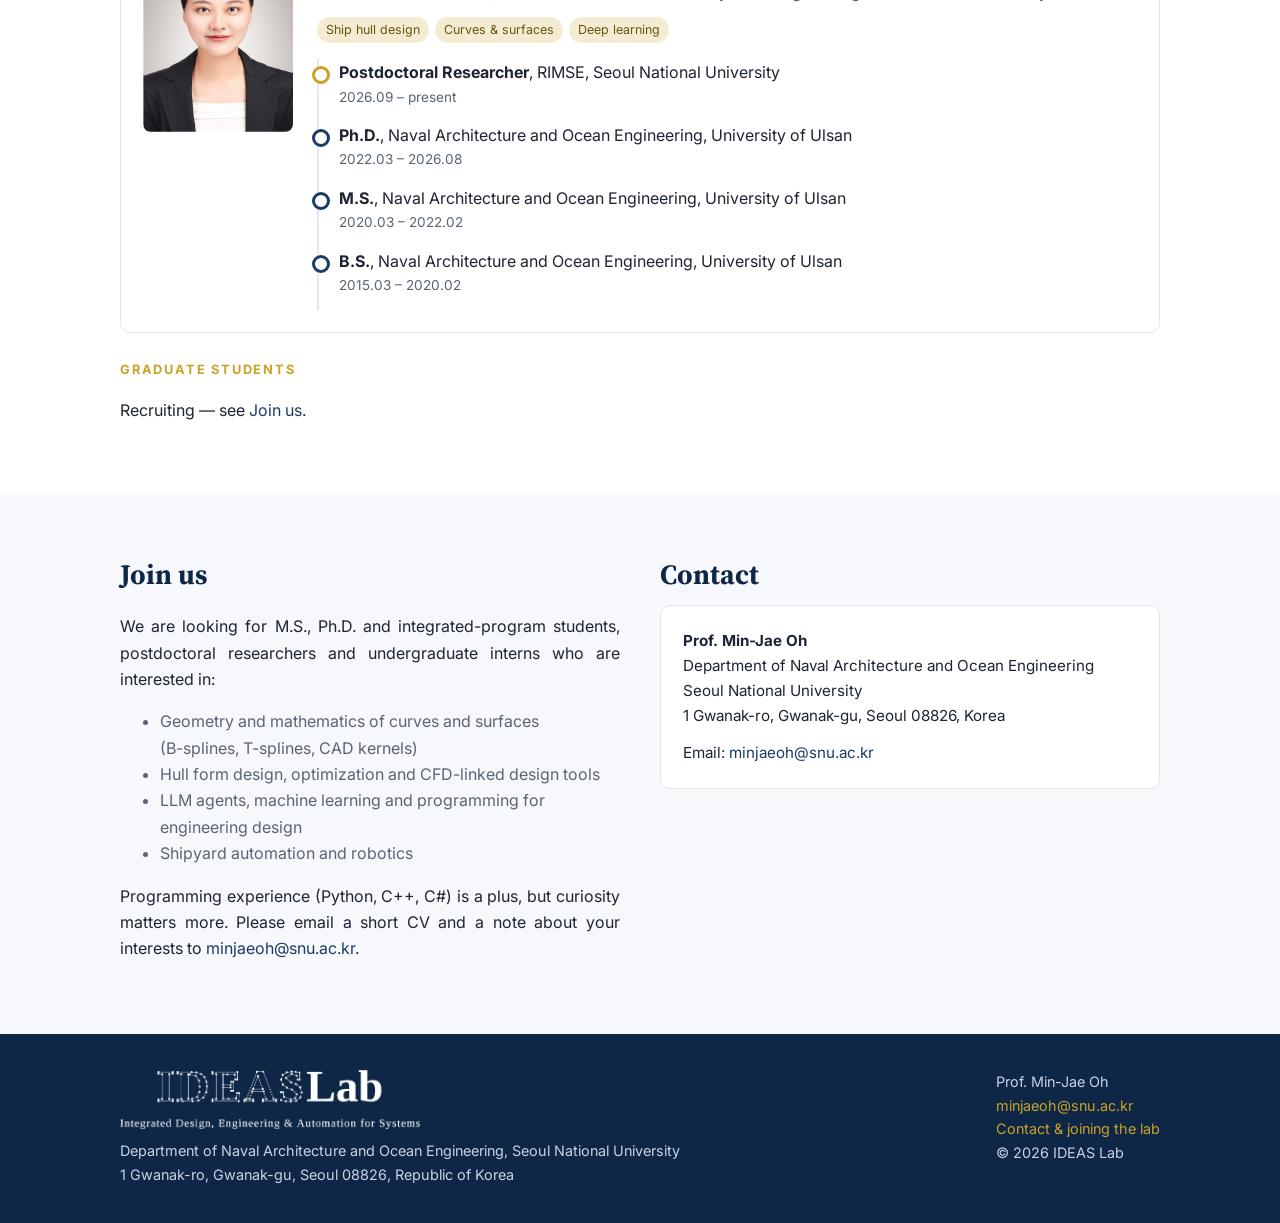
==== commit 6797c1b4: "Header: styled university label next to lab logo" ====
--- a/people.html
+++ b/people.html
@@ -14,7 +14,7 @@
 </head>
 <body>
 <header class="site"><div class="wrap">
-  <a class="brand" href="index.html"><img src="assets/img/logo-mark-white.png" alt="IDEAS Lab" width="272" height="30"><span>Seoul National University</span></a>
+  <a class="brand" href="index.html"><img src="assets/img/logo-mark-white.png" alt="IDEAS Lab" width="203" height="30"><span class="brand-sep" aria-hidden="true"></span><span class="brand-univ">Seoul National University</span></a>
   <nav class="main"><a href="index.html">Home</a><a href="research.html">Research</a><a href="projects.html">Projects</a><a href="publications.html">Publications</a><a href="people.html" class="active">People</a><a href="teaching.html">Teaching</a></nav>
 </div></header>
 
--- a/assets/style.css
+++ b/assets/style.css
@@ -237,3 +237,31 @@
 .hero .eyebrow { white-space: nowrap; }
 @media (max-width: 480px) { .hero .eyebrow { letter-spacing: 0.08em; font-size: 0.7rem; } }
 .nw { white-space: nowrap; }
+
+/* Home · Selected work: equal image boxes, aligned titles and descriptions */
+.works { align-items: stretch; }
+.works > .card { display: grid; grid-template-rows: 190px auto 1fr; row-gap: 0; }
+.works .work-img { height: 190px; display: flex; align-items: center; justify-content: center; background: #fff; }
+.works .work-img img { max-width: 100%; max-height: 100%; width: auto; height: auto; object-fit: contain; }
+.works > .card h3 { margin: 14px 0 0; min-height: calc(2 * 1.65em); }
+.works > .card p { margin-top: 6px; }
+@supports (grid-template-rows: subgrid) {
+  .works { grid-template-rows: auto auto auto; }
+  .works > .card { grid-row: span 3; grid-template-rows: subgrid; }
+  .works > .card h3 { min-height: 0; }
+}
+@media (max-width: 560px) {
+  .works > .card { grid-row: auto; grid-template-rows: 190px auto auto; }
+  .works > .card h3 { min-height: 0; }
+}
+
+/* Header: IDEAS Lab wordmark | SEOUL NATIONAL UNIVERSITY */
+.brand { gap: 14px; }
+.brand .brand-sep { width: 1px; height: 26px; background: rgba(255,255,255,0.35); display: block; }
+.brand .brand-univ { font-family: "Inter", "Noto Sans KR", system-ui, sans-serif; font-size: 0.72rem; font-weight: 600;
+  letter-spacing: 0.16em; text-transform: uppercase; color: var(--gold); line-height: 1; white-space: nowrap; }
+@media (max-width: 560px) {
+  .brand { gap: 10px; }
+  .brand .brand-sep { height: 20px; }
+  .brand .brand-univ { display: inline; font-size: 0.6rem; letter-spacing: 0.1em; }
+}
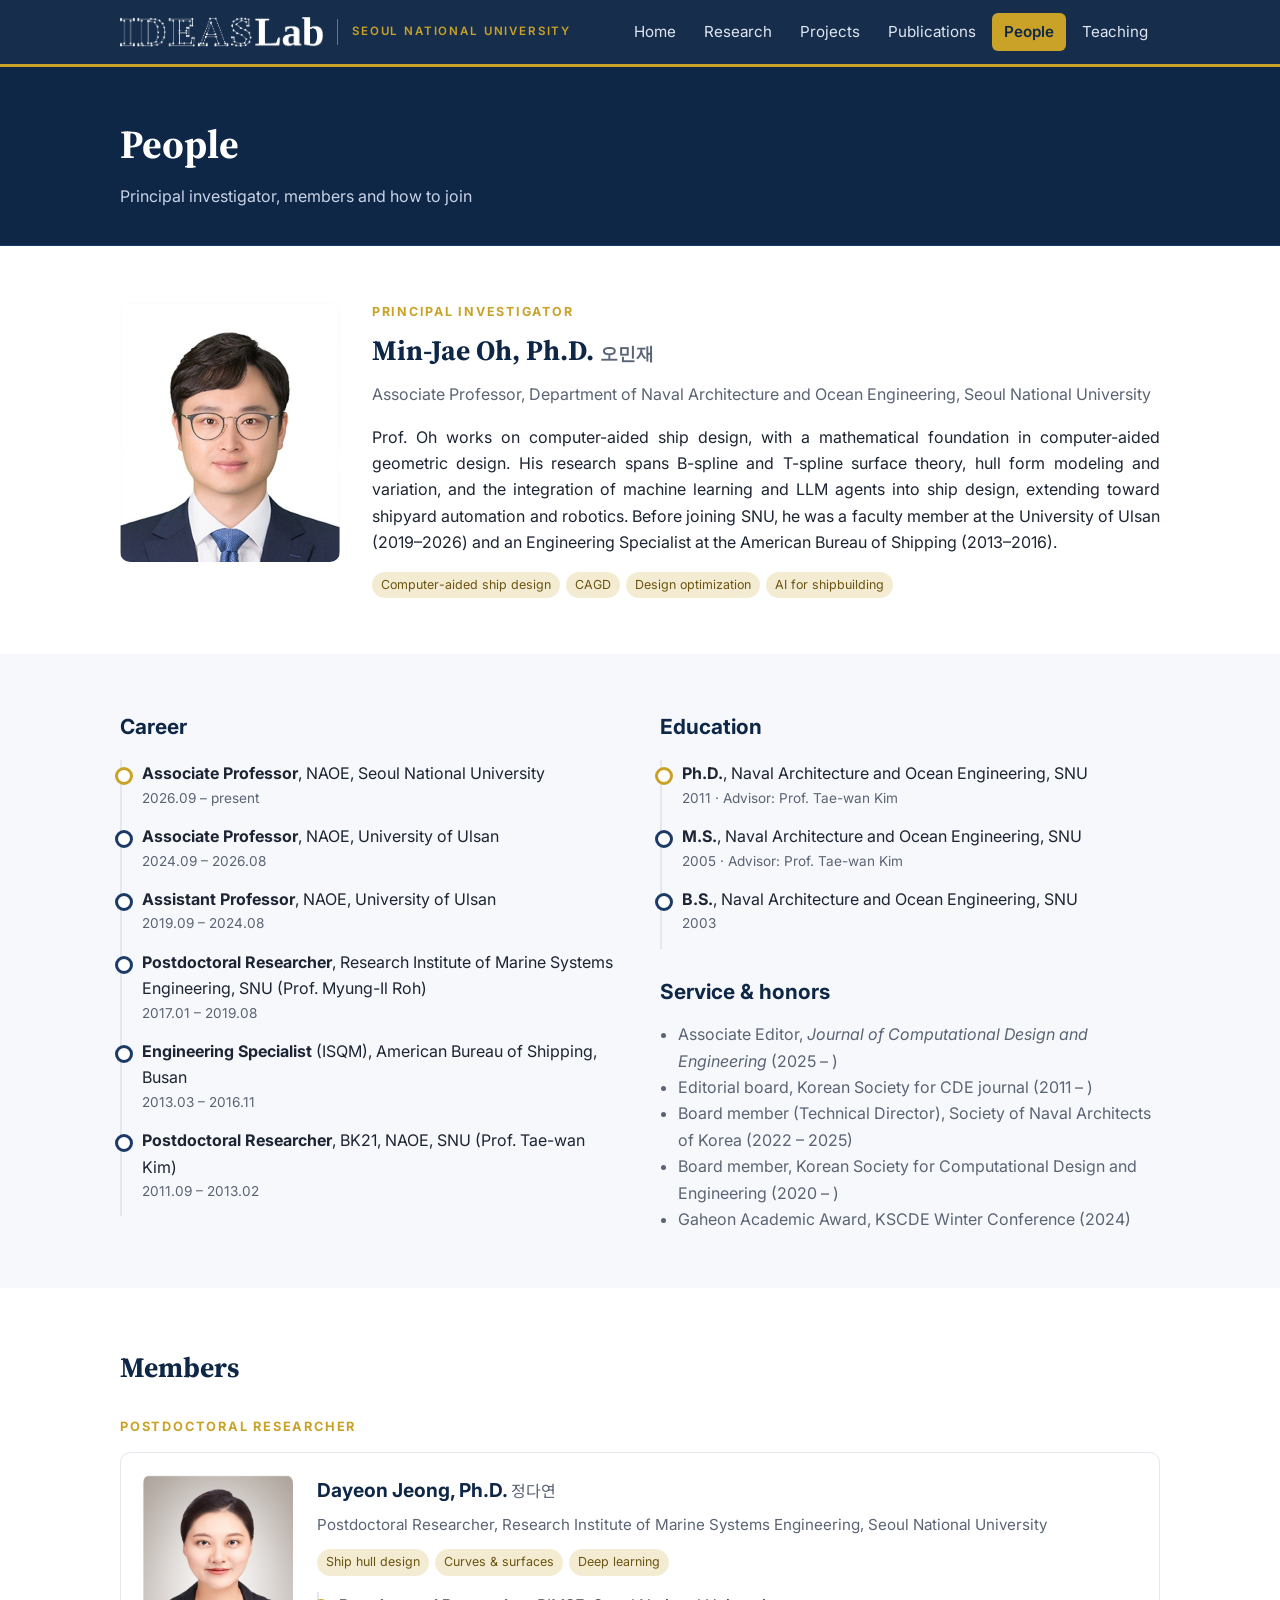
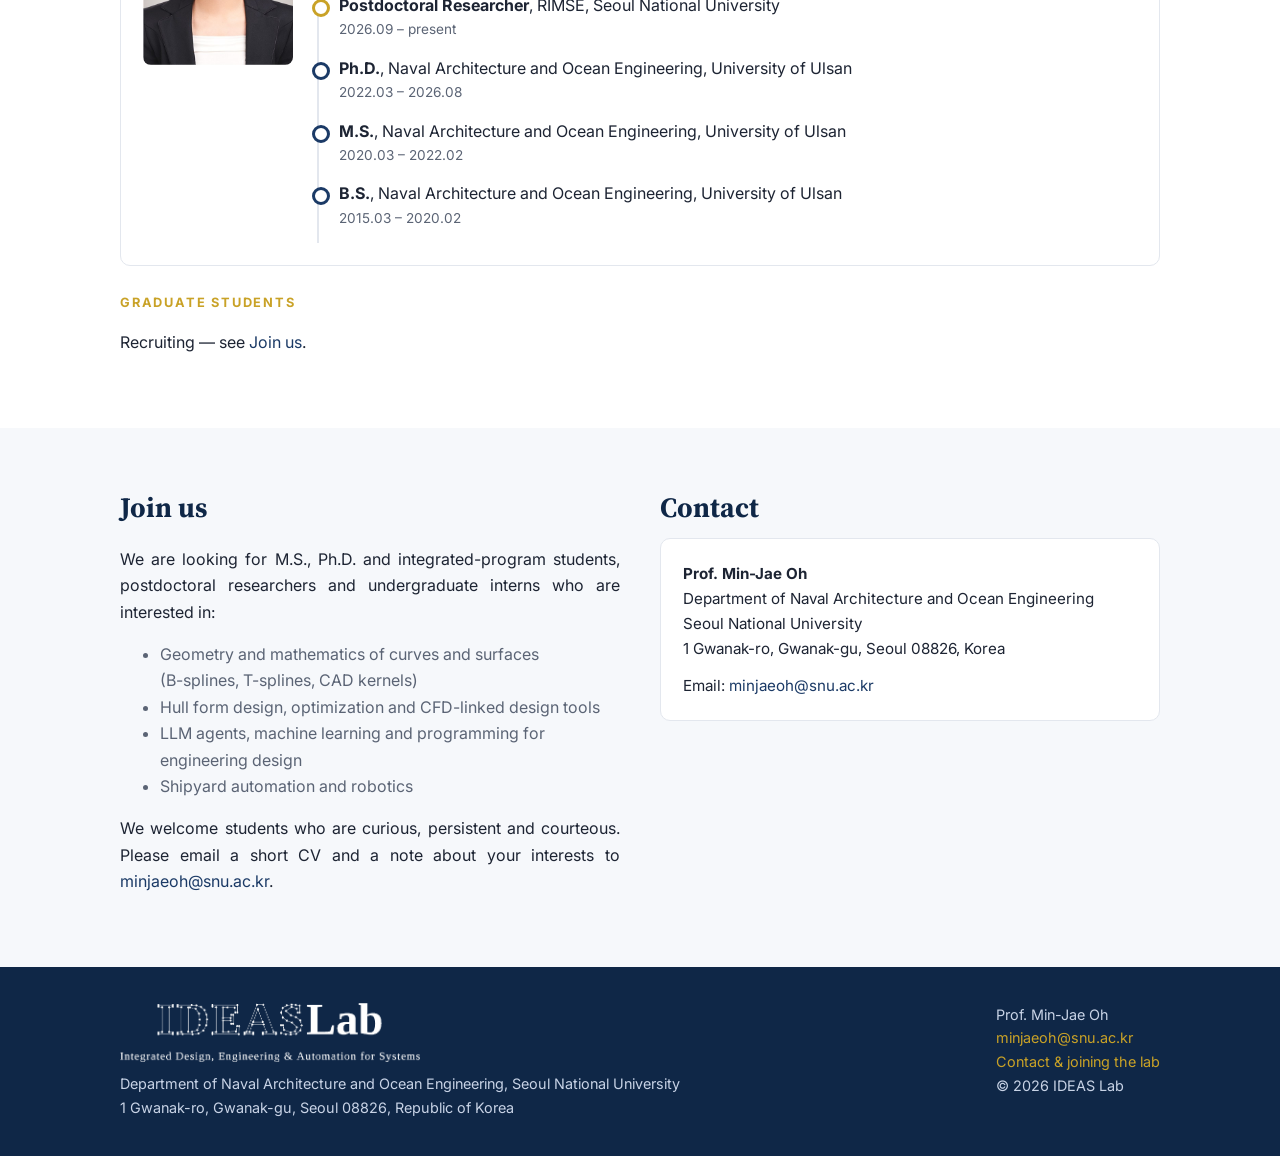
==== commit 72097f28: "People: advisors, no thesis titles, new join-us wording" ====
--- a/people.html
+++ b/people.html
@@ -46,8 +46,8 @@
   <div>
     <h3 style="font-size:1.3rem;margin-bottom:16px">Education</h3>
     <ul class="timeline">
-      <li class="gold"><b>Ph.D.</b>, Naval Architecture and Ocean Engineering, SNU<div class="when">2011 · Advisor: Prof. <span class="nw">Tae-wan</span> Kim</div><div class="when"><i>Geometric tangent plane continuous transfinite spline interpolation over a boundary curve network with <span class="nw">T-junctions</span></i></div></li>
-      <li><b>M.S.</b>, Naval Architecture and Ocean Engineering, SNU<div class="when">2005 · <i>Surface to surface intersection using <span class="nw">four-dimensional</span> parameterization of surface domains</i></div></li>
+      <li class="gold"><b>Ph.D.</b>, Naval Architecture and Ocean Engineering, SNU<div class="when">2011 · Advisor: Prof. <span class="nw">Tae-wan</span> Kim</div></li>
+      <li><b>M.S.</b>, Naval Architecture and Ocean Engineering, SNU<div class="when">2005 · Advisor: Prof. <span class="nw">Tae-wan</span> Kim</div></li>
       <li><b>B.S.</b>, Naval Architecture and Ocean Engineering, SNU<div class="when">2003</div></li>
     </ul>
     <h3 style="font-size:1.3rem;margin:26px 0 12px">Service &amp; honors</h3>
@@ -91,7 +91,7 @@
       <li>LLM agents, machine learning and programming for engineering design</li>
       <li>Shipyard automation and robotics</li>
     </ul>
-    <p class="body-text">Programming experience (Python, C++, C#) is a plus, but curiosity matters more. Please email a short CV and a note about your interests to <a href="mailto:minjaeoh@snu.ac.kr">minjaeoh@snu.ac.kr</a>.</p>
+    <p class="body-text">We welcome students who are curious, persistent and courteous. Please email a short CV and a note about your interests to <a href="mailto:minjaeoh@snu.ac.kr">minjaeoh@snu.ac.kr</a>.</p>
   </div>
   <div id="contact">
     <h2>Contact</h2>
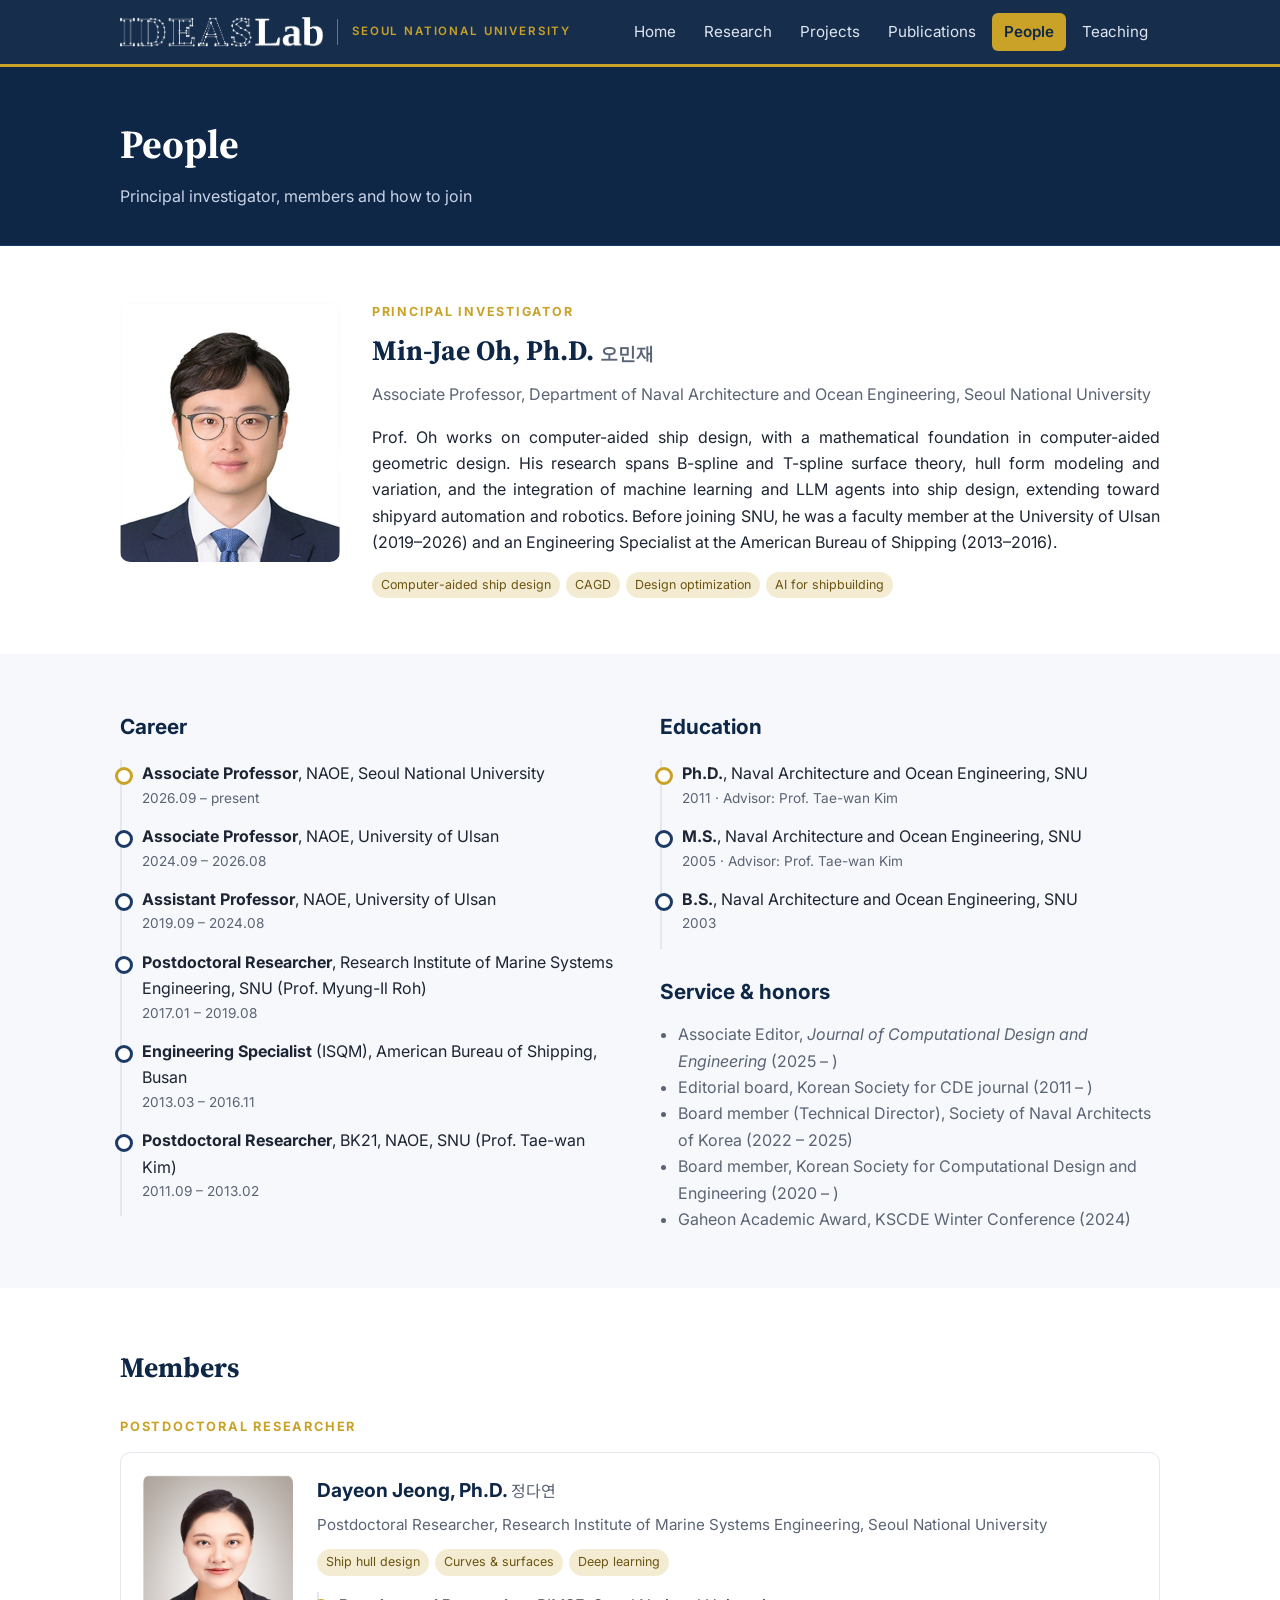
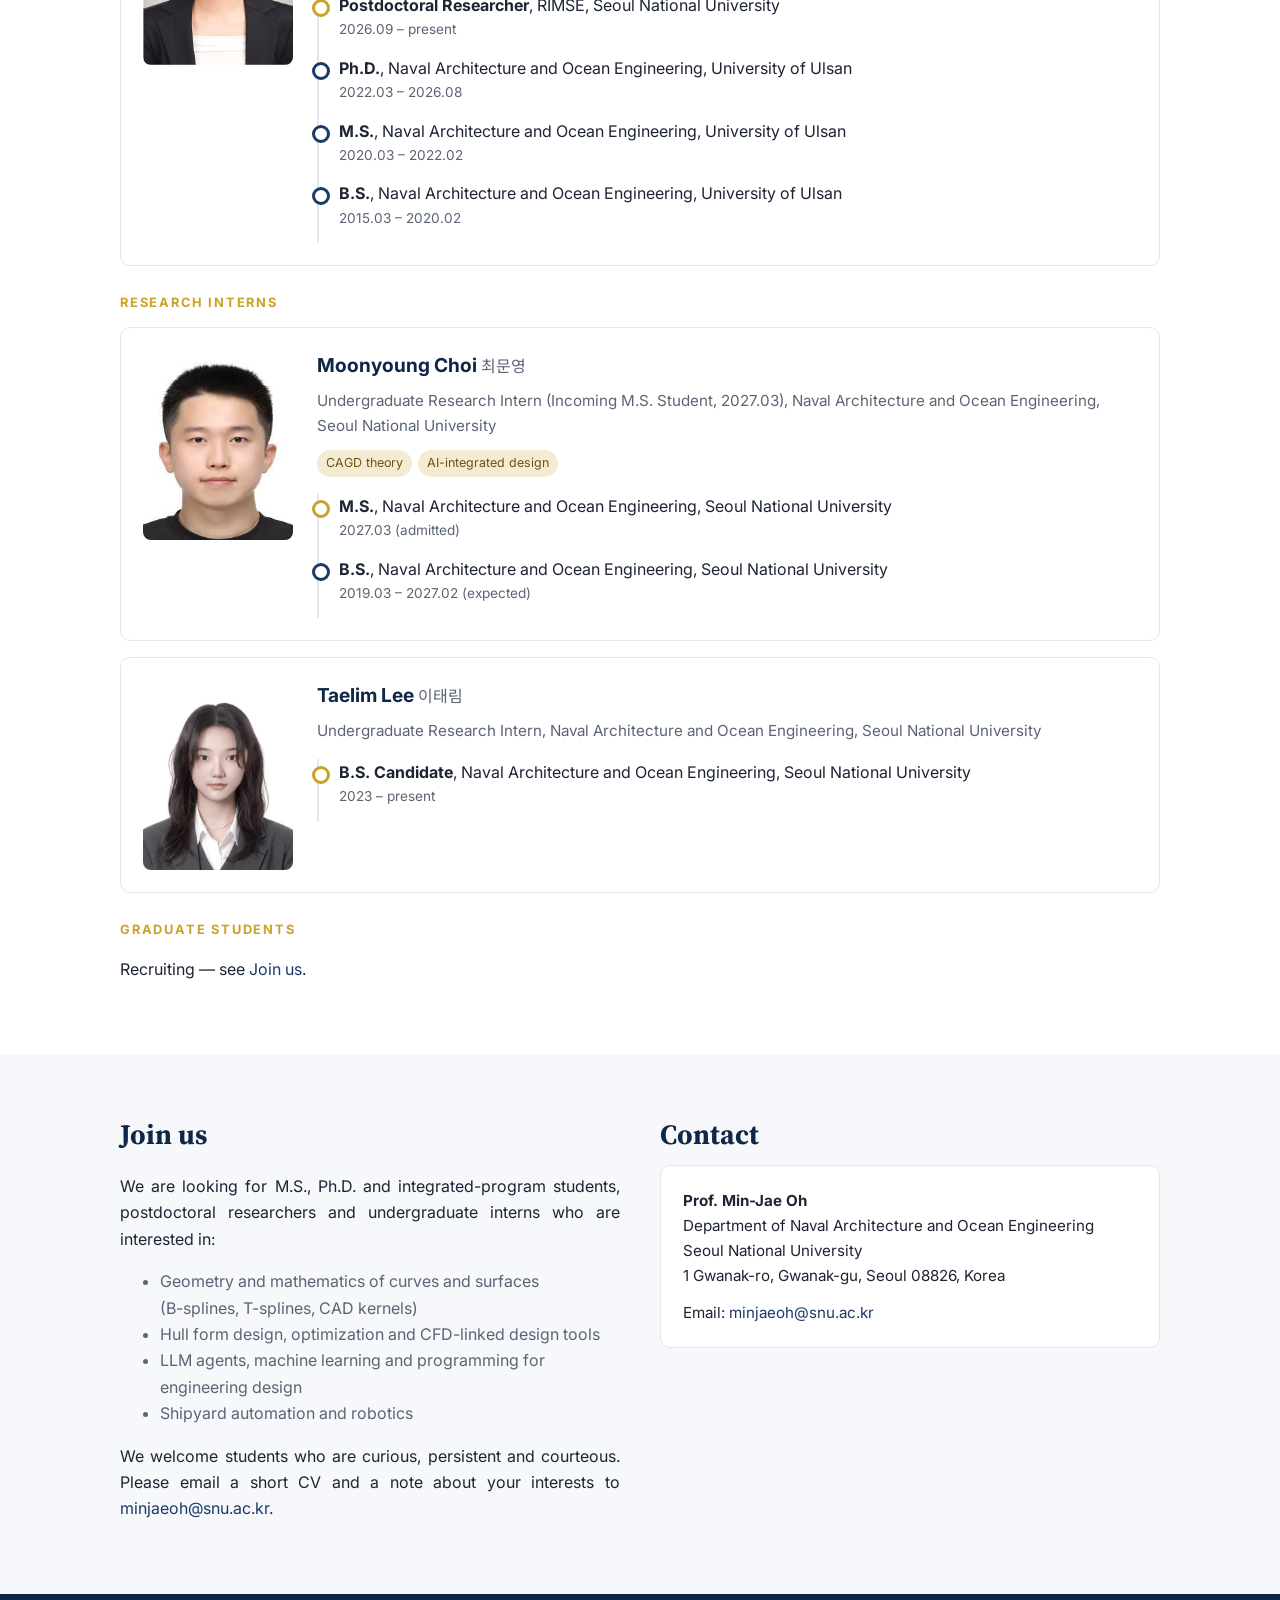
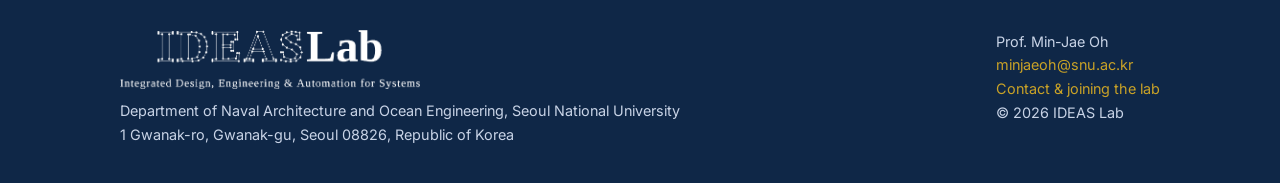
==== commit 3847d523: "Add research interns" ====
--- a/people.html
+++ b/people.html
@@ -77,6 +77,29 @@
       </ul>
     </div>
   </div>
+  <h3 class="role">Research Interns</h3>
+  <div class="member">
+    <img src="assets/img/moonyoung-choi.jpg" alt="Moonyoung Choi" width="150" height="190">
+    <div>
+      <h3 style="font-size:1.2rem">Moonyoung Choi <span style="font-size:1rem;color:var(--muted);font-weight:400">최문영</span></h3>
+      <p class="pos">Undergraduate Research Intern (Incoming M.S. Student, 2027.03), Naval Architecture and Ocean Engineering, Seoul National University</p>
+      <ul class="tags"><li>CAGD theory</li><li><span class="nw">AI-integrated</span> design</li></ul>
+      <ul class="timeline" style="margin-top:16px">
+        <li class="gold"><b>M.S.</b>, Naval Architecture and Ocean Engineering, Seoul National University<div class="when">2027.03 (admitted)</div></li>
+        <li><b>B.S.</b>, Naval Architecture and Ocean Engineering, Seoul National University<div class="when">2019.03 – 2027.02 (expected)</div></li>
+      </ul>
+    </div>
+  </div>
+  <div class="member" style="margin-top:16px">
+    <img src="assets/img/taelim-lee.jpg" alt="Taelim Lee" width="150" height="190">
+    <div>
+      <h3 style="font-size:1.2rem">Taelim Lee <span style="font-size:1rem;color:var(--muted);font-weight:400">이태림</span></h3>
+      <p class="pos">Undergraduate Research Intern, Naval Architecture and Ocean Engineering, Seoul National University</p>
+      <ul class="timeline" style="margin-top:16px">
+        <li class="gold"><b>B.S. Candidate</b>, Naval Architecture and Ocean Engineering, Seoul National University<div class="when">2023 – present</div></li>
+      </ul>
+    </div>
+  </div>
   <h3 class="role">Graduate Students</h3>
   <p class="sub">Recruiting — see <a href="#join">Join us</a>.</p>
   <!-- 구성원 추가: 위 <div class="member"> 블록을 복사해 사진(assets/img/이름.jpg)과 내용을 바꾸세요 -->
--- a/assets/style.css
+++ b/assets/style.css
@@ -177,7 +177,7 @@
 .recruit-list li { padding: 14px 20px; border-bottom: 1px solid rgba(15,39,71,0.12); display: flex; flex-direction: column; }
 .recruit-list li:last-child { border-bottom: 0; }
 .recruit-list b { color: var(--navy); }
-.recruit-list span { color: #3d3312; font-size: 0.93rem; }
+.recruit-list li > span { color: #3d3312; font-size: 0.93rem; }
 .recruit-list a { color: var(--navy); font-weight: 600; }
 @media (max-width: 860px) { .recruit .wrap { grid-template-columns: 1fr; } }
 
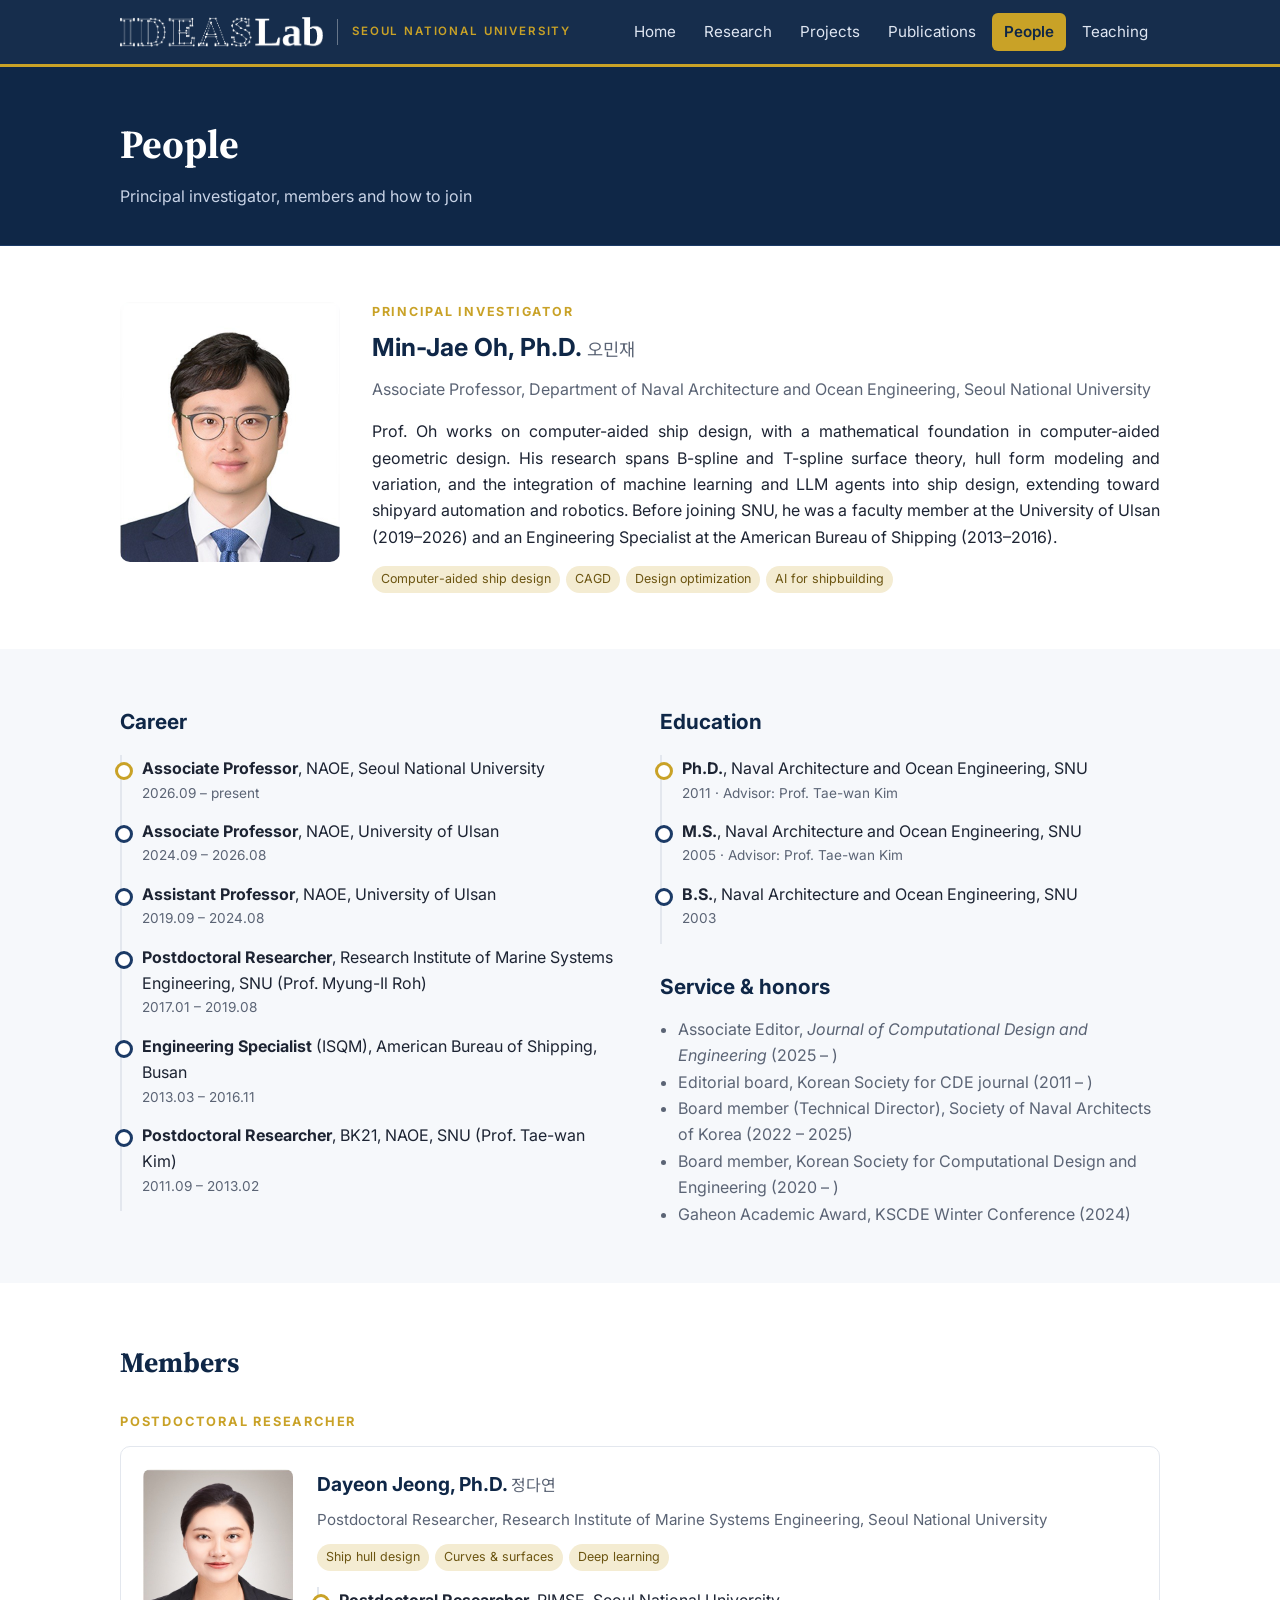
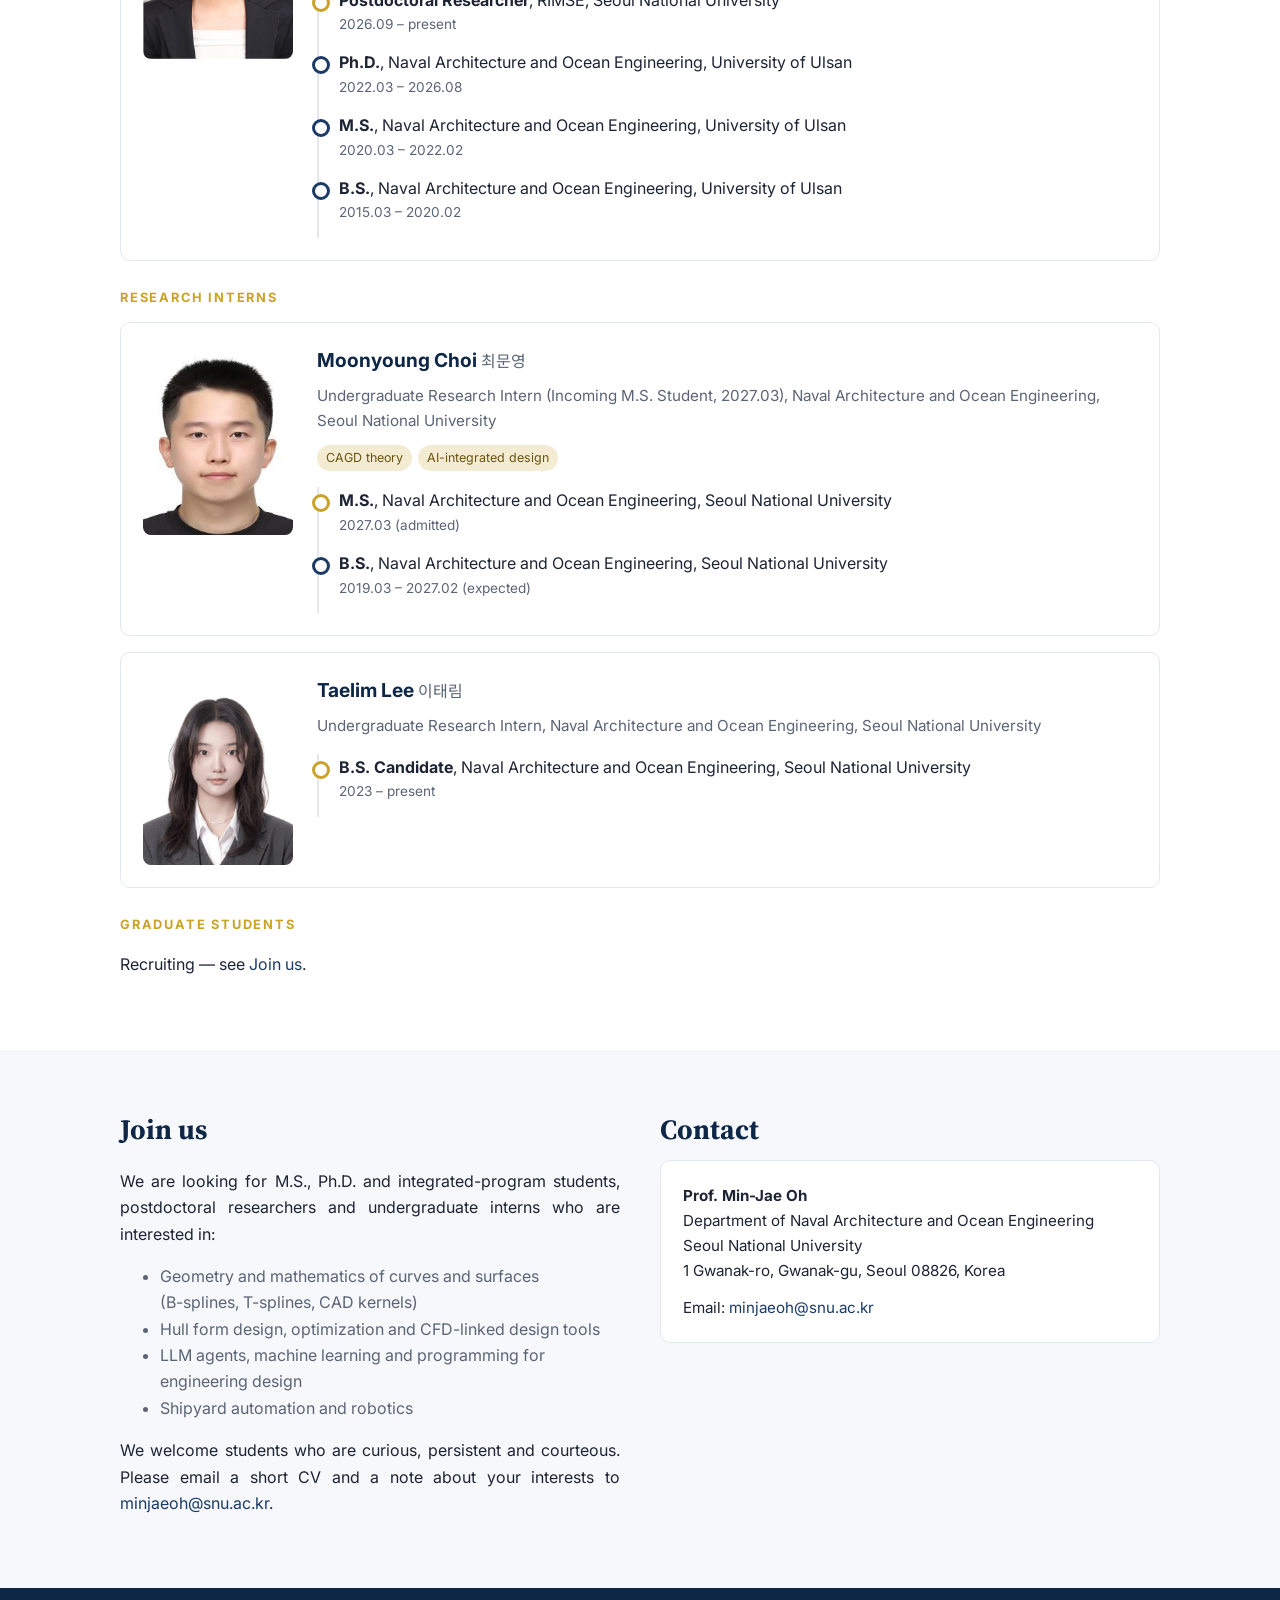
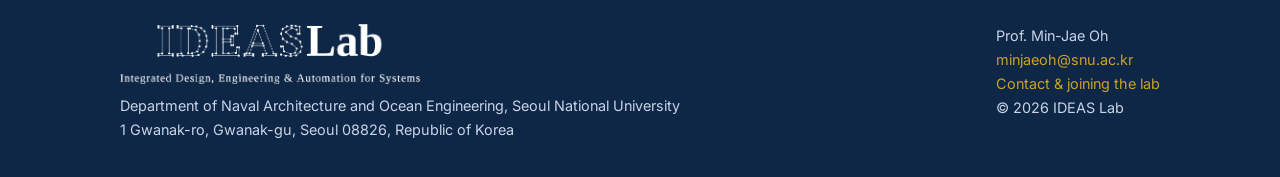
==== commit 64f5f708: "People: PI name in same font as members" ====
--- a/people.html
+++ b/people.html
@@ -24,7 +24,7 @@
     <img class="avatar photo" src="assets/img/minjae-oh.jpg" alt="Prof. Min-Jae Oh" width="220" height="293">
     <div>
       <div class="kicker">Principal Investigator</div>
-      <h2 style="margin-top:4px"><span class="nw">Min-Jae</span> Oh, Ph.D. <span style="font-size:1.1rem;color:var(--muted)">오민재</span></h2>
+      <h2 style="margin-top:4px;font-family:inherit;font-size:1.55rem"><span class="nw">Min-Jae</span> Oh, Ph.D. <span style="font-size:1.1rem;color:var(--muted);font-weight:400">오민재</span></h2>
       <p style="margin:0 0 14px;color:var(--muted)">Associate Professor, Department of Naval Architecture and Ocean Engineering, Seoul National University</p>
       <p class="body-text">Prof. Oh works on <span class="nw">computer-aided</span> ship design, with a mathematical foundation in <span class="nw">computer-aided</span> geometric design. His research spans <span class="nw">B-spline</span> and <span class="nw">T-spline</span> surface theory, hull form modeling and variation, and the integration of machine learning and LLM agents into ship design, extending toward shipyard automation and robotics. Before joining SNU, he was a faculty member at the University of Ulsan (<span class="nw">2019–2026</span>) and an Engineering Specialist at the American Bureau of Shipping (<span class="nw">2013–2016</span>).</p>
       <ul class="tags"><li><span class="nw">Computer-aided</span> ship design</li><li>CAGD</li><li>Design optimization</li><li>AI for shipbuilding</li></ul>
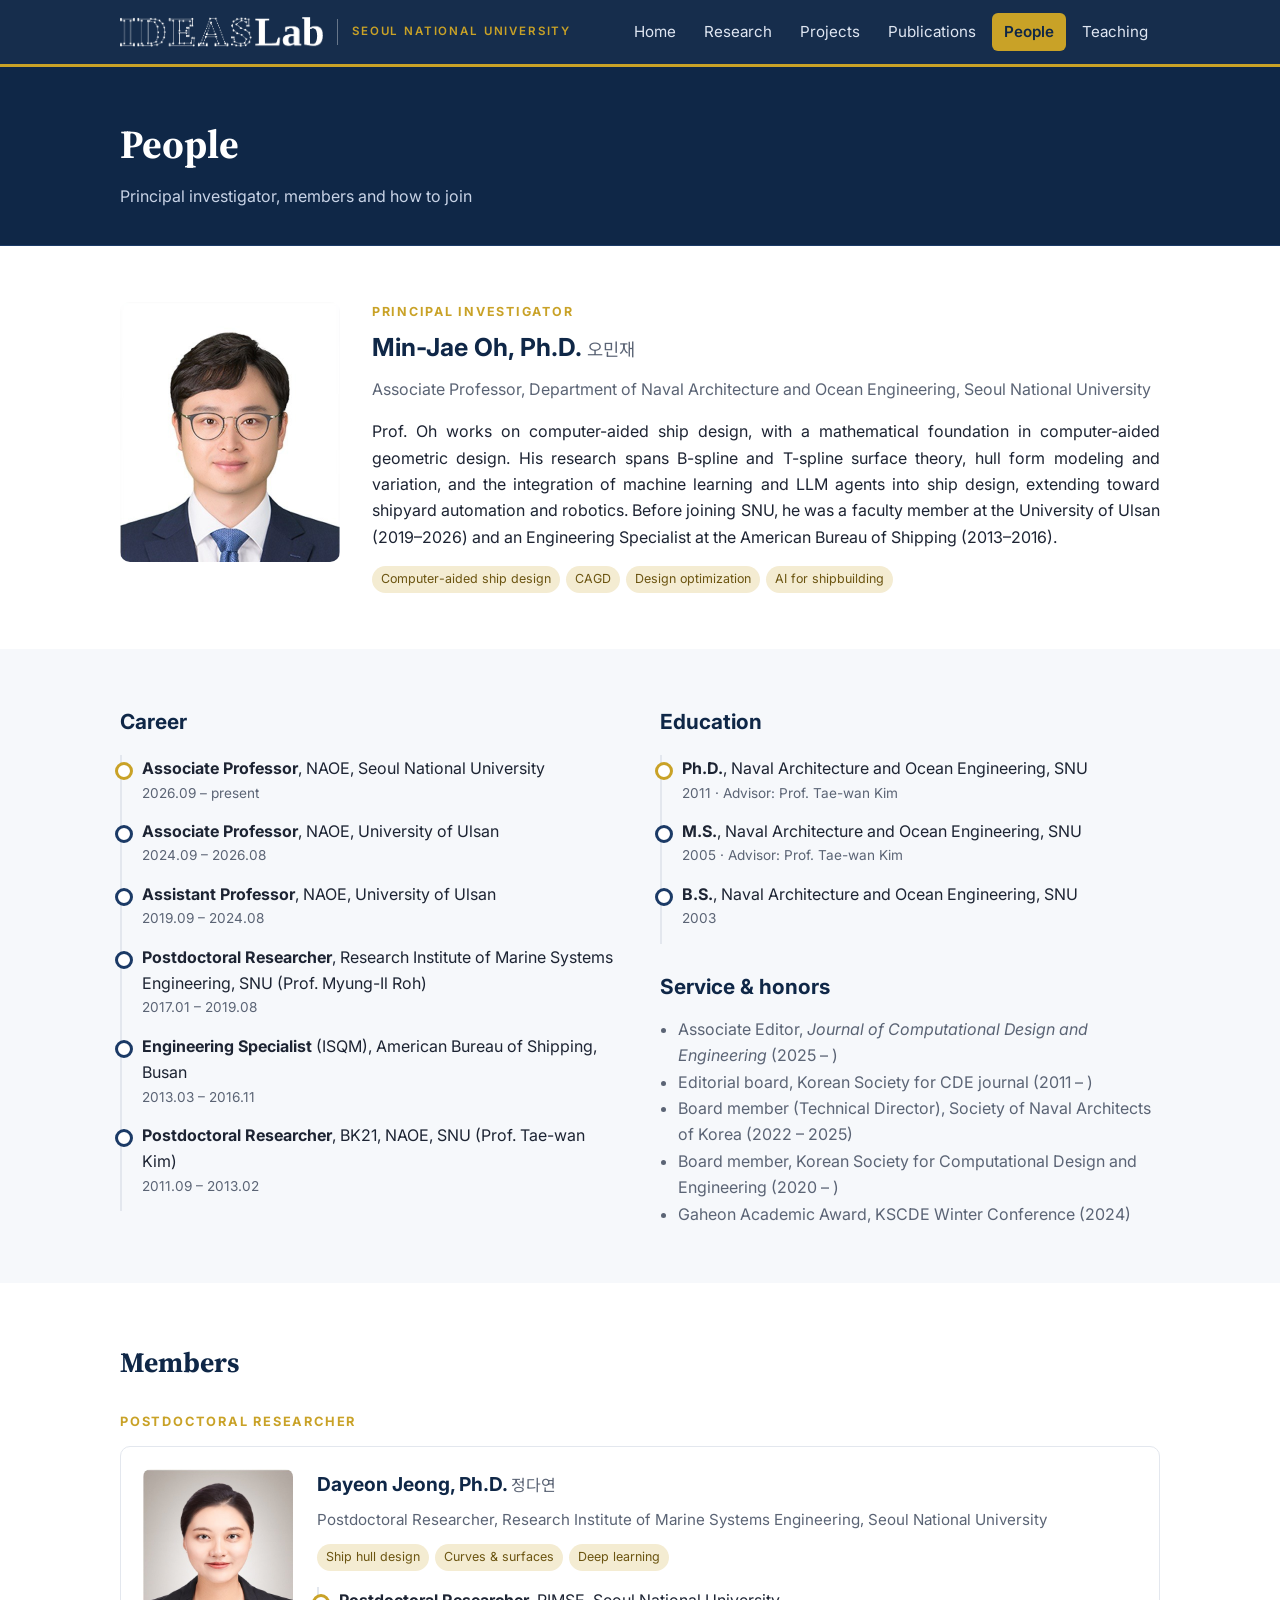
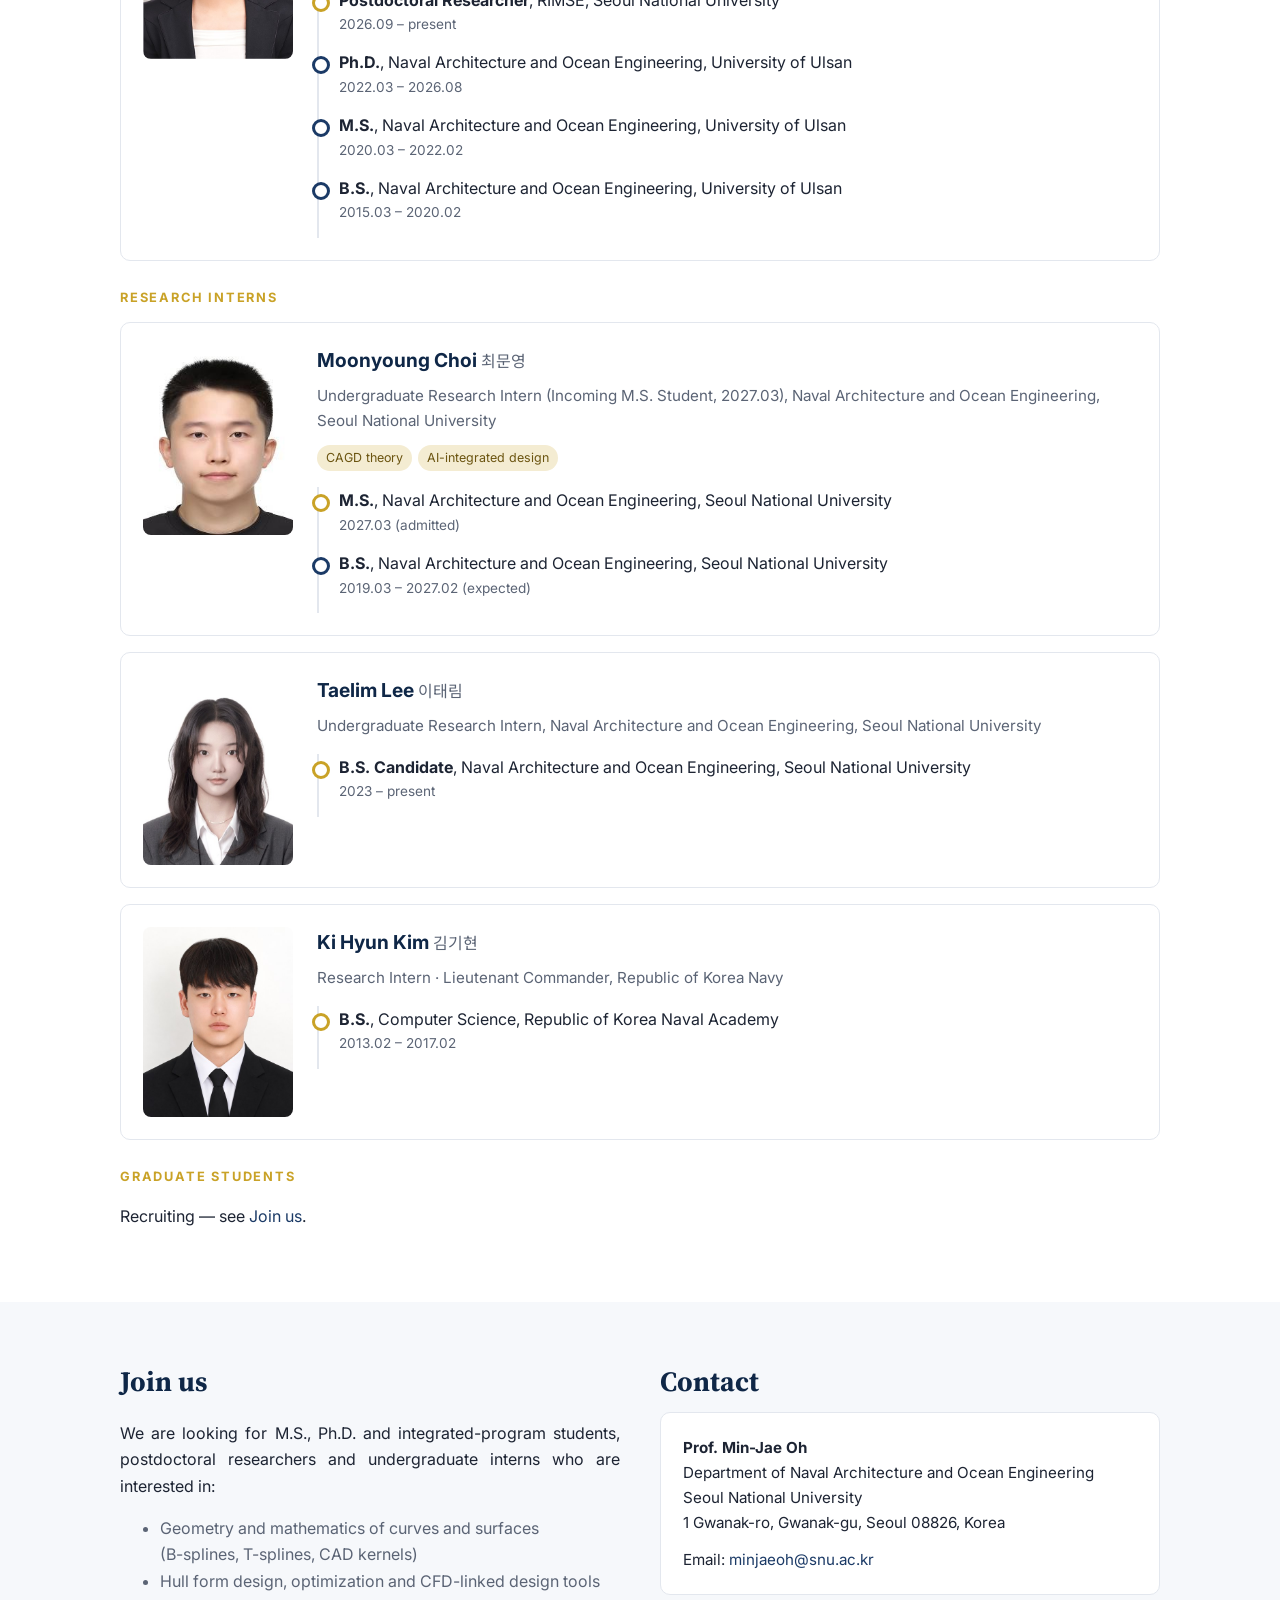
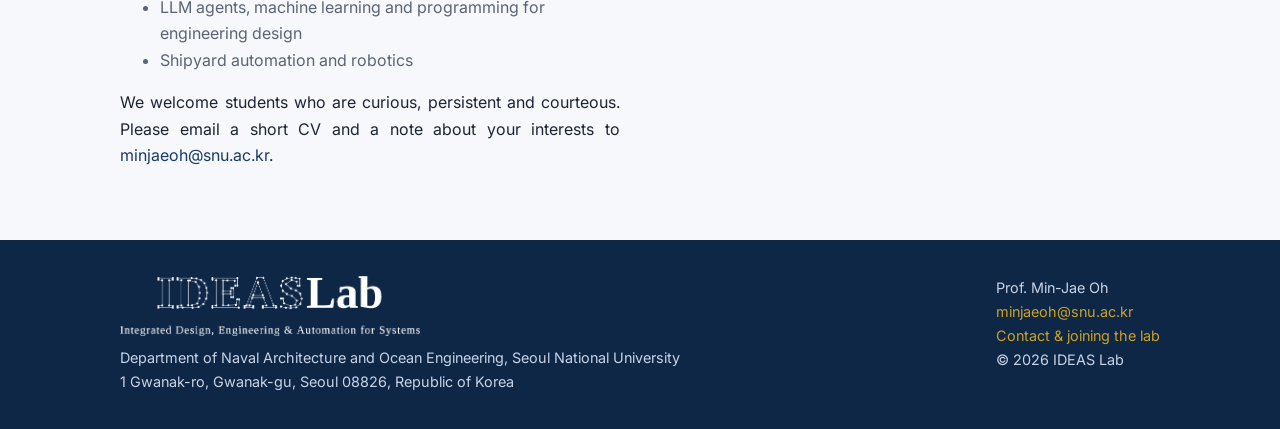
==== commit 7111b006: "Add research intern Ki Hyun Kim; news" ====
--- a/people.html
+++ b/people.html
@@ -100,6 +100,16 @@
       </ul>
     </div>
   </div>
+  <div class="member" style="margin-top:16px">
+    <img src="assets/img/kihyun-kim.jpg" alt="Ki Hyun Kim" width="150" height="190">
+    <div>
+      <h3 style="font-size:1.2rem">Ki Hyun Kim <span style="font-size:1rem;color:var(--muted);font-weight:400">김기현</span></h3>
+      <p class="pos">Research Intern · Lieutenant Commander, Republic of Korea Navy</p>
+      <ul class="timeline" style="margin-top:16px">
+        <li class="gold"><b>B.S.</b>, Computer Science, Republic of Korea Naval Academy<div class="when">2013.02 – 2017.02</div></li>
+      </ul>
+    </div>
+  </div>
   <h3 class="role">Graduate Students</h3>
   <p class="sub">Recruiting — see <a href="#join">Join us</a>.</p>
   <!-- 구성원 추가: 위 <div class="member"> 블록을 복사해 사진(assets/img/이름.jpg)과 내용을 바꾸세요 -->
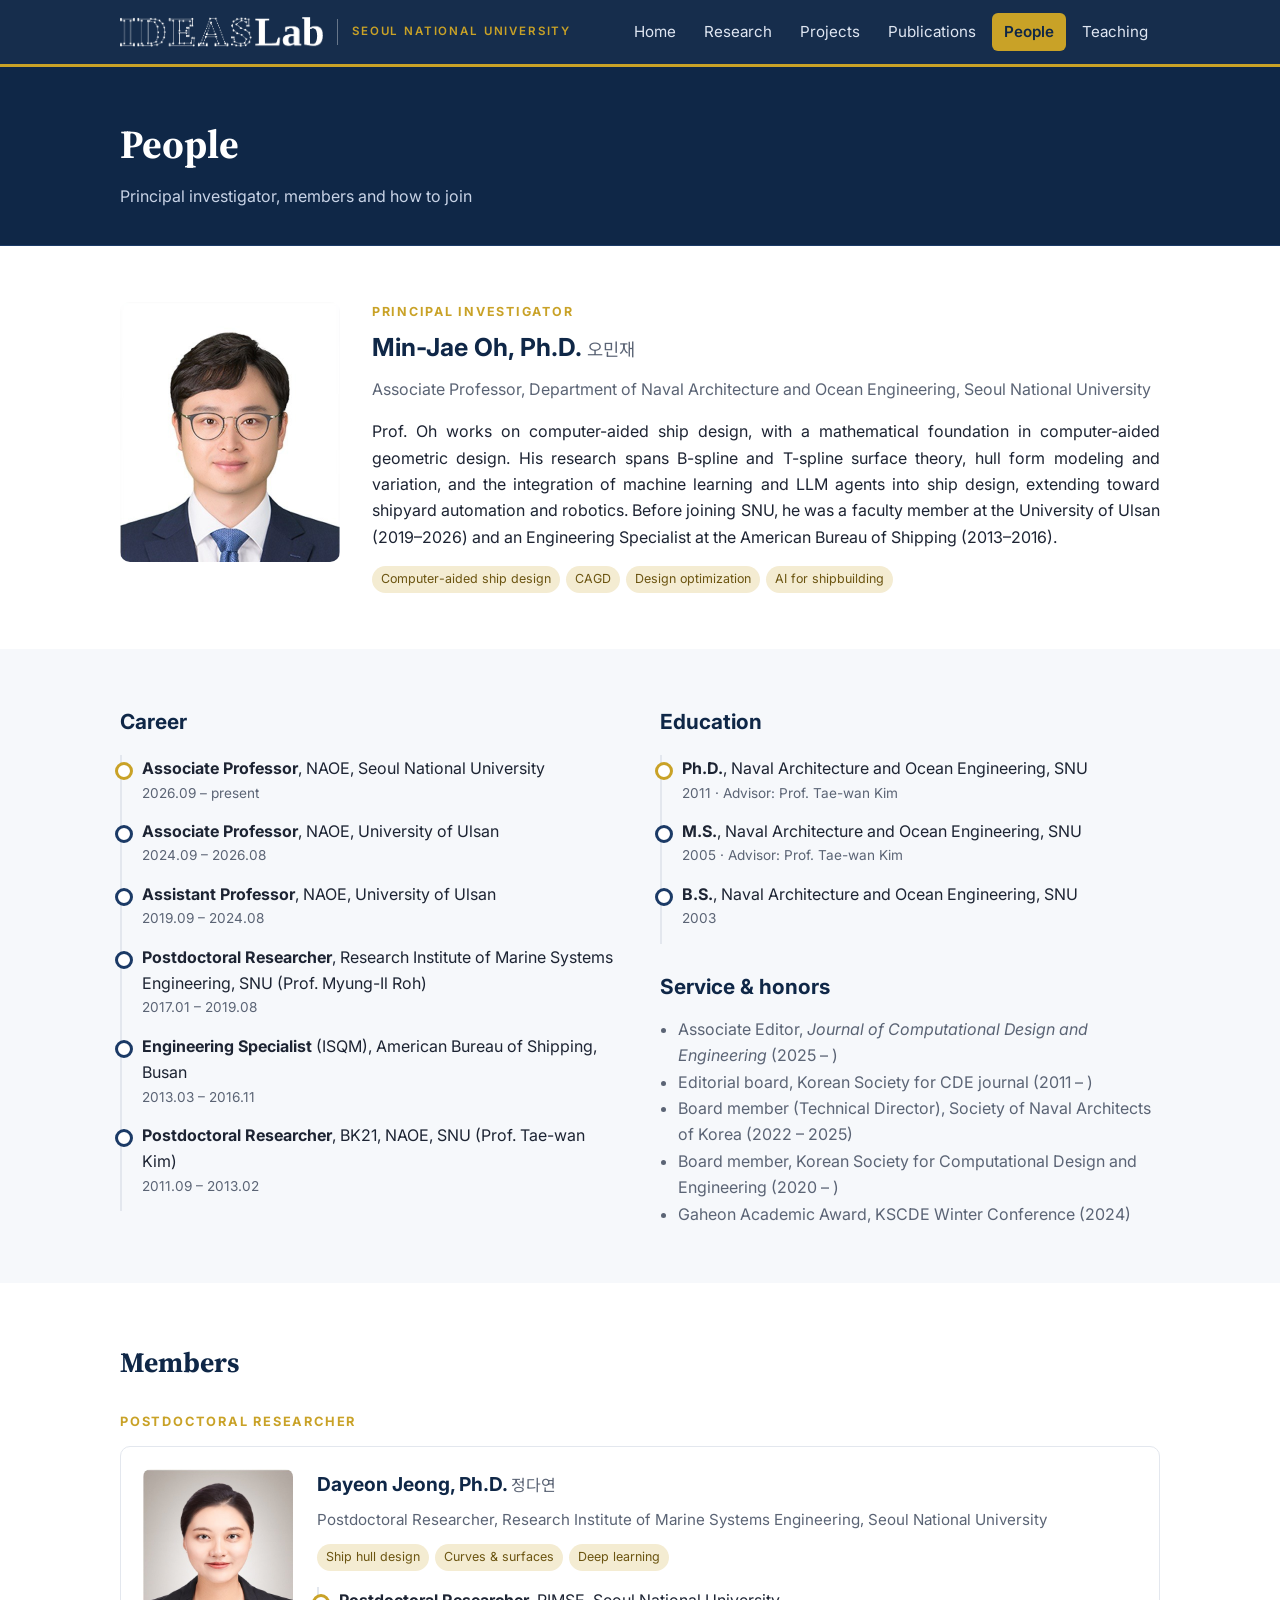
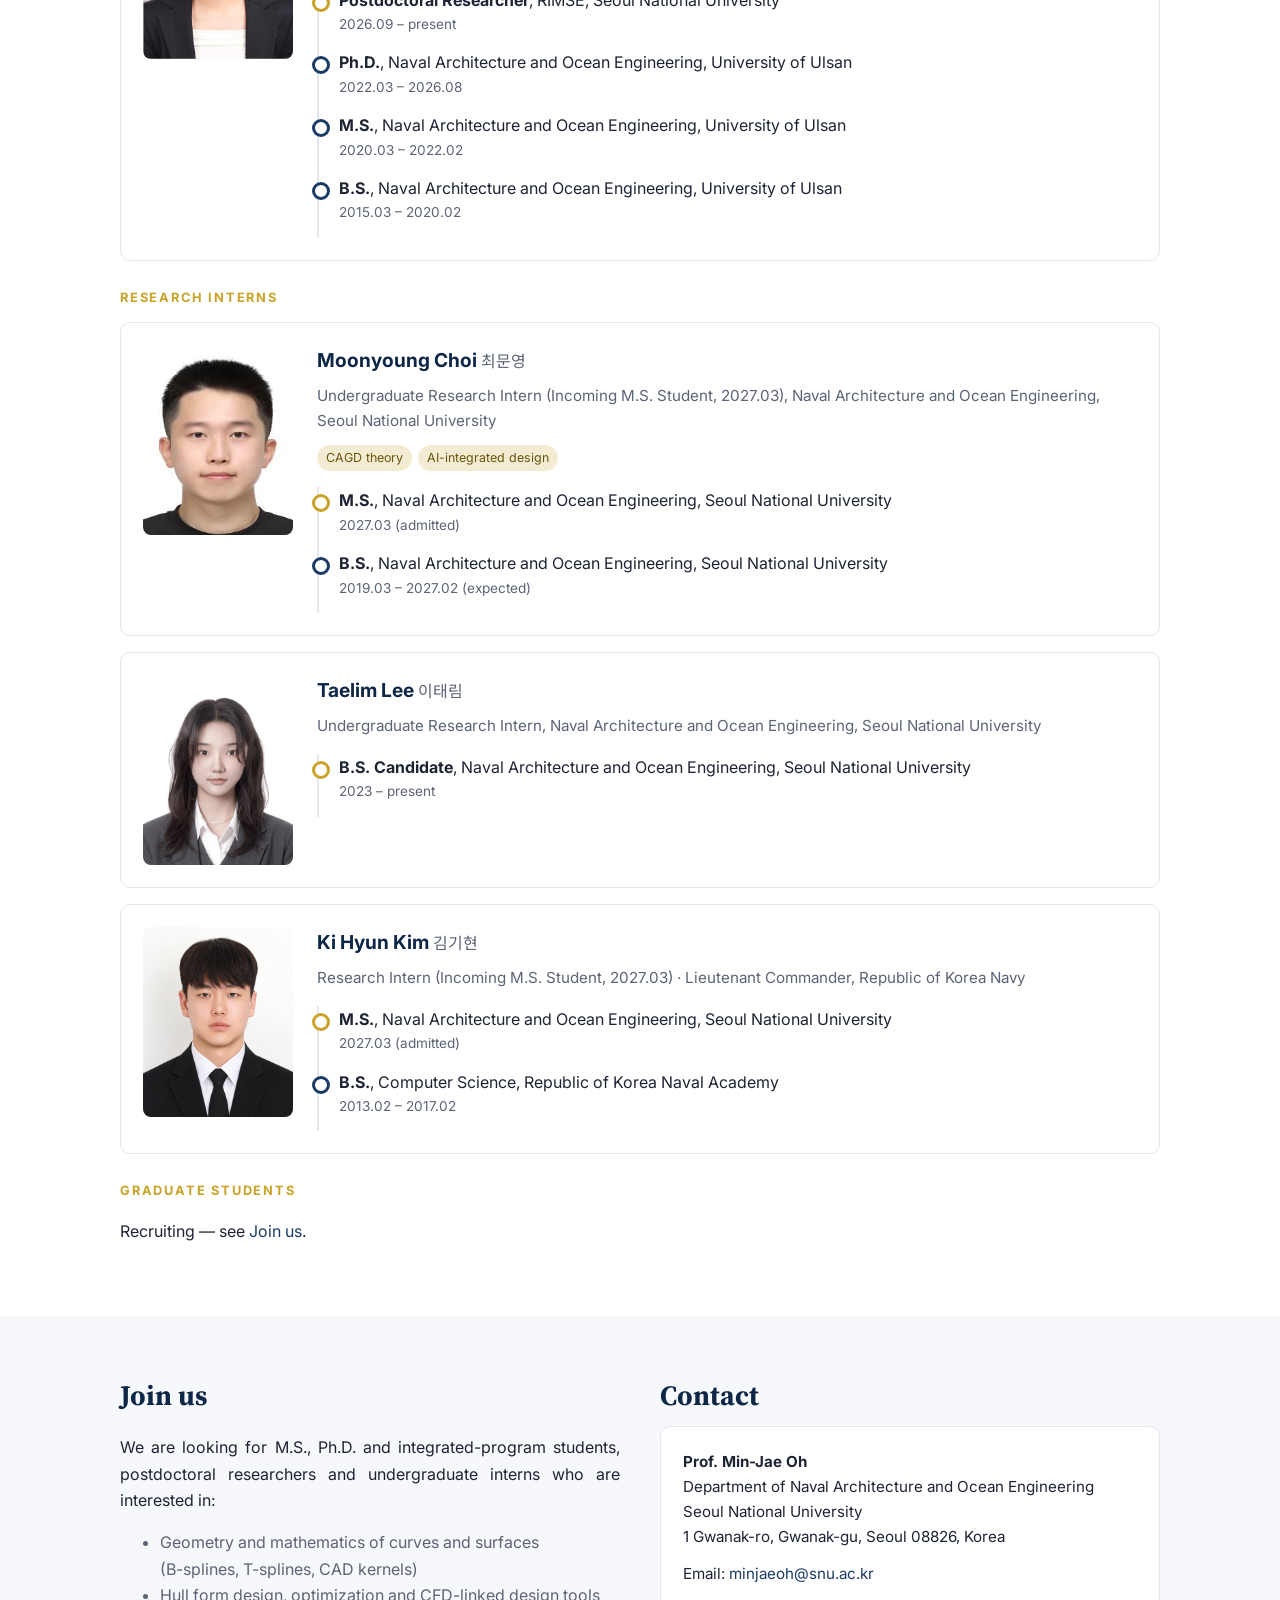
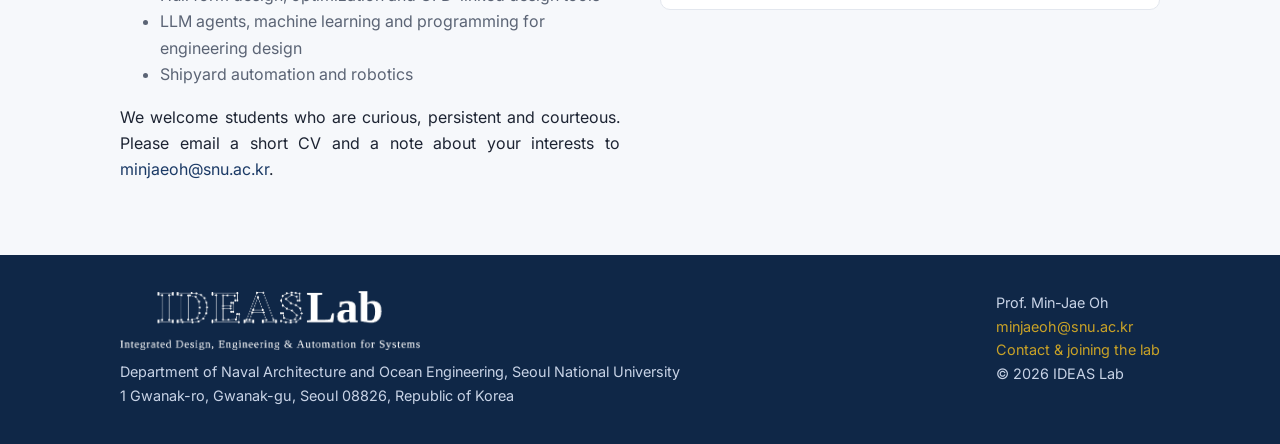
==== commit b8a069b3: "People: Ki Hyun Kim incoming M.S. student" ====
--- a/people.html
+++ b/people.html
@@ -104,9 +104,10 @@
     <img src="assets/img/kihyun-kim.jpg" alt="Ki Hyun Kim" width="150" height="190">
     <div>
       <h3 style="font-size:1.2rem">Ki Hyun Kim <span style="font-size:1rem;color:var(--muted);font-weight:400">김기현</span></h3>
-      <p class="pos">Research Intern · Lieutenant Commander, Republic of Korea Navy</p>
+      <p class="pos">Research Intern (Incoming M.S. Student, 2027.03) · Lieutenant Commander, Republic of Korea Navy</p>
       <ul class="timeline" style="margin-top:16px">
-        <li class="gold"><b>B.S.</b>, Computer Science, Republic of Korea Naval Academy<div class="when">2013.02 – 2017.02</div></li>
+        <li class="gold"><b>M.S.</b>, Naval Architecture and Ocean Engineering, Seoul National University<div class="when">2027.03 (admitted)</div></li>
+        <li><b>B.S.</b>, Computer Science, Republic of Korea Naval Academy<div class="when">2013.02 – 2017.02</div></li>
       </ul>
     </div>
   </div>
